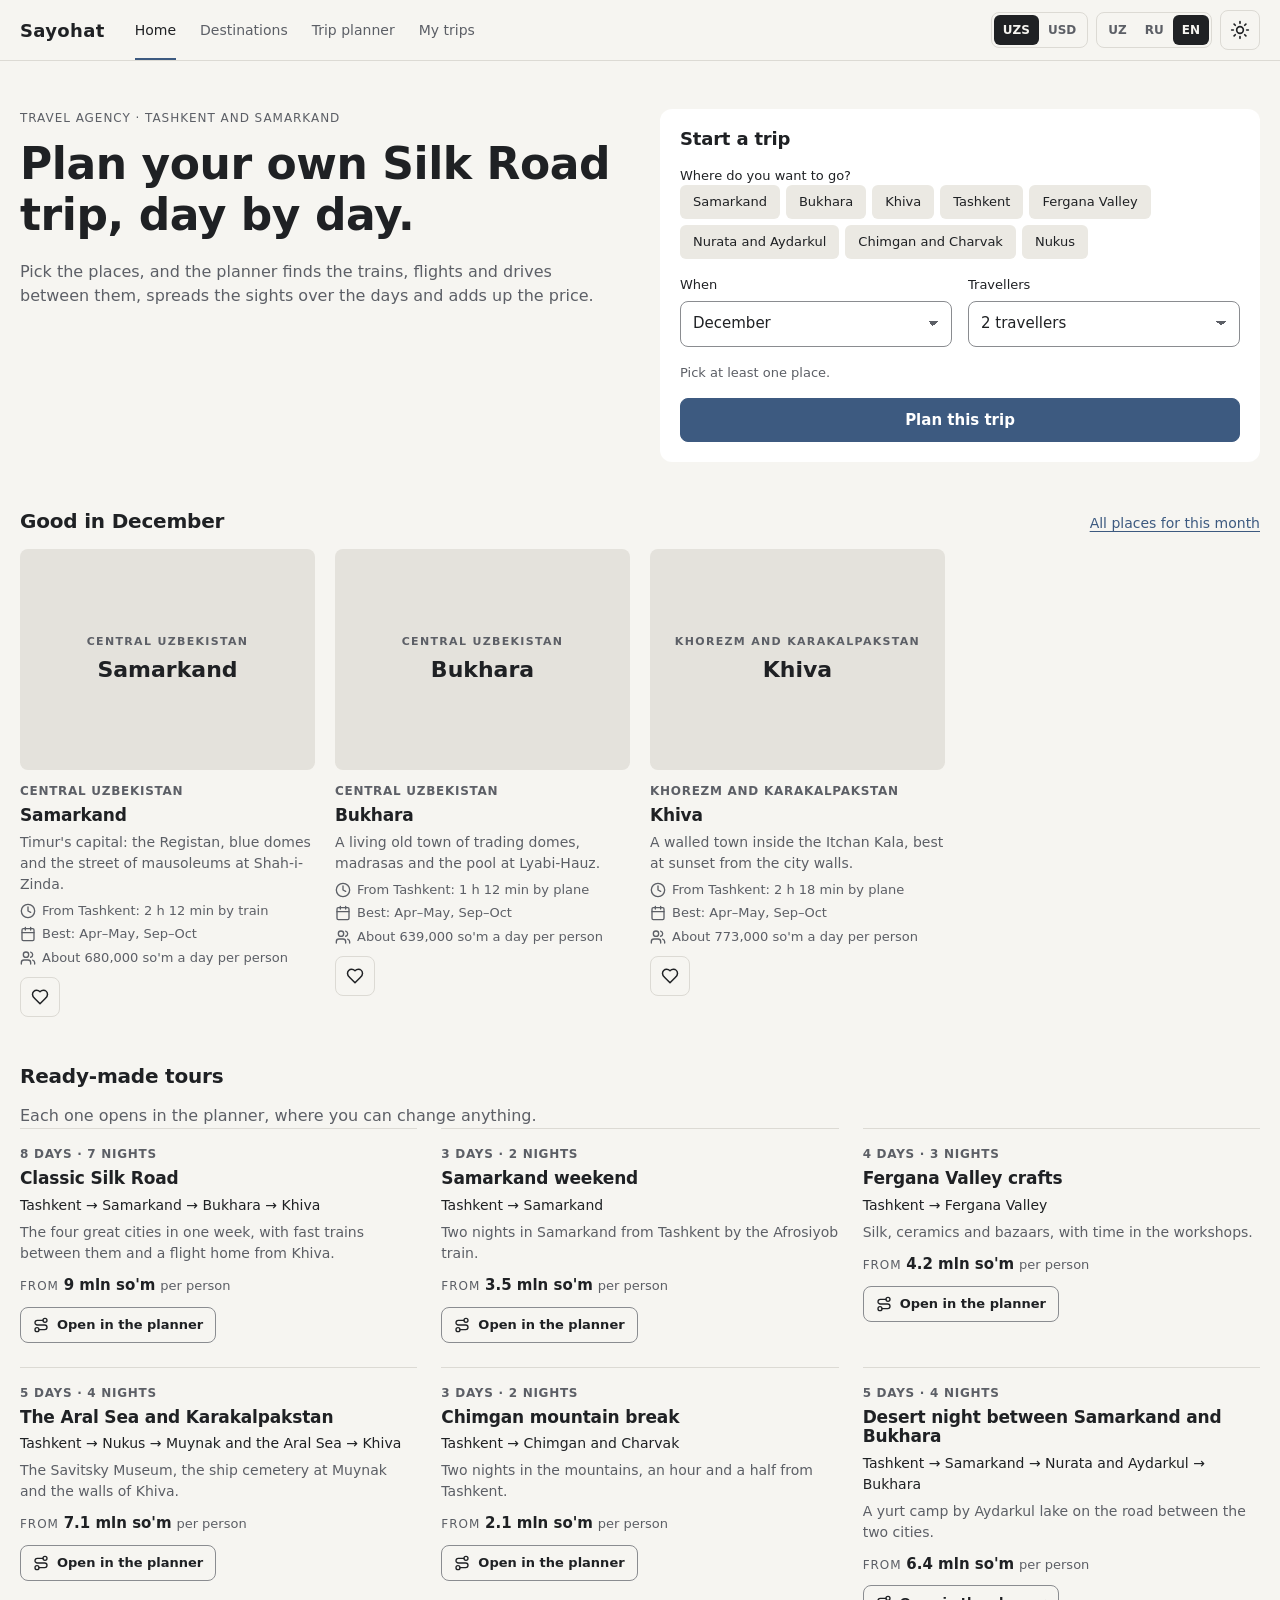
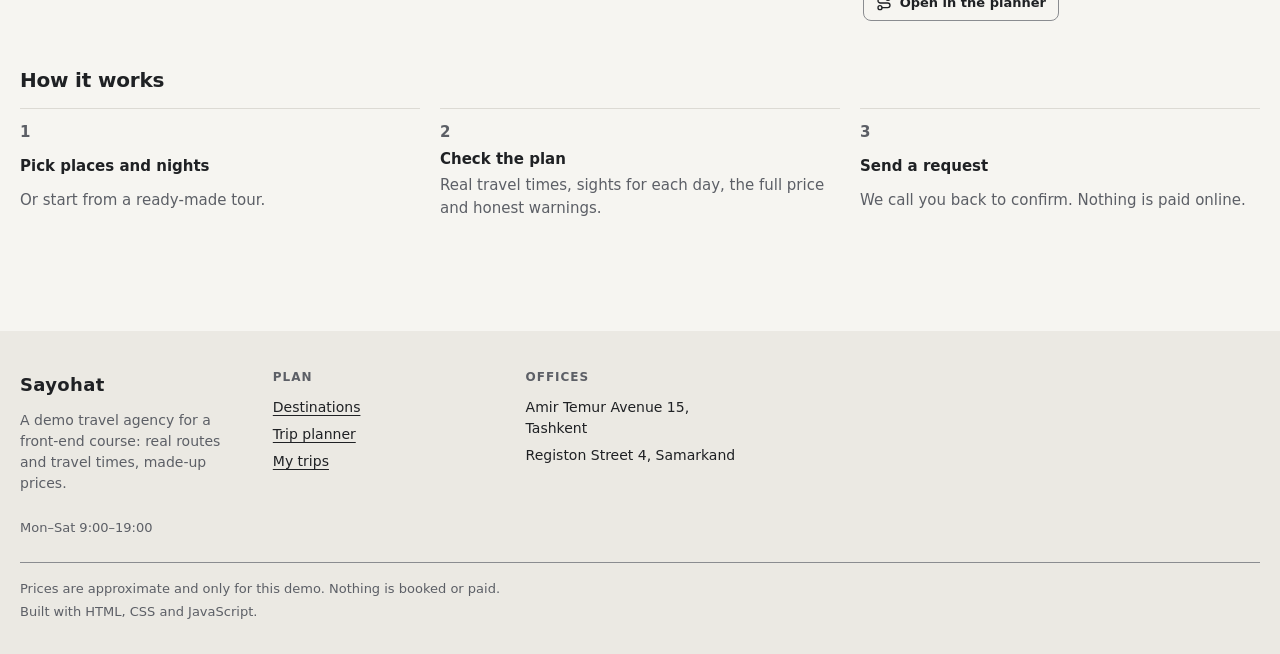
==== index.html @ a6b67fc7 "Travel agency: logic and pages (not styled yet) Six pages: home with a quick trip start, destination" ====
<!doctype html>
<html lang="en">
<head>
  <meta charset="utf-8">
  <meta name="viewport" content="width=device-width, initial-scale=1">
  <title>Sayohat</title>
  <meta name="description" content="">
  <meta name="theme-color" content="#f6f5f1">
  <!-- Apply the saved theme before the page is drawn, so it never flashes. -->
  <script>
    window.APP_NS = "travel";
    try {
      var savedTheme = localStorage.getItem("travel:theme");
      document.documentElement.setAttribute("data-theme", savedTheme || (matchMedia("(prefers-color-scheme: dark)").matches ? "dark" : "light"));
    } catch (e) {}
  </script>
  <link rel="stylesheet" href="css/base.css">
  <link rel="stylesheet" href="css/site.css">
  <script defer src="js/core.js"></script>
  <script defer src="js/lang.js"></script>
  <script defer src="js/data.js"></script>
  <script defer src="js/calc.js"></script>
  <script defer src="js/store.js"></script>
  <script defer src="js/photos.js"></script>
  <script defer src="js/layout.js"></script>
  <script defer src="js/pages/home.js"></script>
</head>
<body data-page="home">
  <a class="skip-link" href="#main" data-i18n="skip">Skip to content</a>
  <header id="site-header" class="site-header"></header>

  <main id="main" tabindex="-1" class="container page home-page">
    <section class="hero" aria-labelledby="homeTitle">
      <div class="hero-text">
        <p class="eyebrow" data-i18n="home.eyebrow"></p>
        <h1 id="homeTitle" data-i18n="home.title"></h1>
        <p class="lead" data-i18n="home.intro"></p>
      </div>
      <form id="quickPlan" class="quick-plan" novalidate aria-labelledby="qpTitle">
        <h2 id="qpTitle" data-i18n="home.qpTitle"></h2>
        <fieldset class="choice"><legend data-i18n="home.qpWhere"></legend><div id="qpCities" class="chip-row"></div></fieldset>
        <div class="qp-row">
          <div class="field"><label for="qpMonth" data-i18n="home.qpMonth"></label><select id="qpMonth" class="select"></select></div>
          <div class="field"><label for="qpPeople" data-i18n="home.qpPeople"></label><select id="qpPeople" class="select"></select></div>
        </div>
        <p id="qpSummary" class="hint" aria-live="polite"></p>
        <p id="qpError" class="field-error" role="alert"></p>
        <button type="submit" class="btn" data-i18n="home.qpGo"></button>
      </form>
    </section>
    <section class="section" aria-labelledby="seasonTitle">
      <div class="section-head"><h2 id="seasonTitle"></h2><a class="more-link" id="seasonMore" href="destinations.html" data-i18n="home.seasonAll"></a></div>
      <div id="seasonList" class="card-grid"></div>
    </section>
    <section class="section" aria-labelledby="toursTitle">
      <h2 id="toursTitle" data-i18n="home.toursTitle"></h2>
      <p class="lead" data-i18n="home.toursIntro"></p>
      <div id="tourList" class="tour-grid"></div>
    </section>
    <section class="section" aria-labelledby="howTitle">
      <h2 id="howTitle" data-i18n="home.howTitle"></h2>
      <ol id="howList" class="how-list"></ol>
    </section>
    <section class="section" id="recentSection" aria-labelledby="recentTitle" hidden>
      <h2 id="recentTitle" data-i18n="home.recent"></h2>
      <div id="recentList" class="card-grid"></div>
    </section>
  </main>
  <footer id="site-footer" class="site-footer"></footer>
  <div id="toasts" class="toast-host" aria-live="polite"></div>
</body>
</html>
---- css/base.css ----
/* ==========================================================
   Travel site base: tokens, reset, type, buttons, form fields, chips,
   sliders, switches, badges, tables, toast (components from site #7).
   ========================================================== */

/* PLACEHOLDER LOOK: plain neutral greys and system fonts, only so the pages
   are usable while the logic is built. The real palette, fonts and shapes
   come from the design brief (do not style before it arrives). */
:root,
:root[data-theme="light"] {
  color-scheme: light;
  --bg: #f6f5f1; --surface: #ffffff; --raised: #ebe9e3; --elevated: #ffffff;
  --ink: #1f2124; --ink-2: #5c5f66; --ink-3: #a3a5aa;
  --line: #dcdad4; --line-strong: #8a8c90;
  --accent: #3d5a80; --accent-text: #3d5a80; --btn: #3d5a80; --btn-hover: #2f4767; --on-btn: #ffffff;
  --soft: #e7ecf3; --ok: #2f7a4f; --warn: #94601f; --danger: #b2433e;
  --chart: #3d5a80; --meter: #2f7a4f; --plate: #e4e2dc;
  --field: #ffffff; --band: #ffffff;
  --toast-bg: #1f2124; --toast-ink: #f6f5f1; --toast-action: #b9c9e0; --focus: #1f2124;
}
:root[data-theme="dark"] {
  color-scheme: dark;
  --bg: #16181c; --surface: #1e2025; --raised: #282a30; --elevated: #30333a;
  --ink: #eeedea; --ink-2: #a9abb0; --ink-3: #6f7278;
  --line: #34373d; --line-strong: #75787e;
  --accent: #8fb0d9; --accent-text: #9fbce0; --btn: #8fb0d9; --btn-hover: #a7c2e3; --on-btn: #16181c;
  --soft: #263040; --ok: #7cbf94; --warn: #d6a764; --danger: #e08a84;
  --chart: #8fb0d9; --meter: #7cbf94; --plate: #1e2025;
  --field: #1e2025; --band: #1e2025;
  --toast-bg: #30333a; --toast-ink: #eeedea; --toast-action: #a7c2e3; --focus: #eeedea;
}

:root {
  --font-head: system-ui, -apple-system, "Segoe UI", Roboto, sans-serif;
  --font-body: system-ui, -apple-system, "Segoe UI", Roboto, sans-serif;
  --r-ctl: 8px;              /* ordinary controls: 6–10px */
  --r-panel: 12px;           /* larger panels */
  --s1: 4px; --s2: 8px; --s3: 12px; --s4: 16px; --s5: 20px; --s6: 24px; --s8: 32px; --s10: 40px; --s12: 48px; --s16: 64px;
  --ease: cubic-bezier(0.2, 0.7, 0.2, 1);
  --fast: 160ms;
  --wide: 1240px;
}

/* ---------- reset and type ---------- */
*, *::before, *::after { box-sizing: border-box; }
html { -webkit-text-size-adjust: 100%; }
body {
  margin: 0;
  min-height: 100vh;
  background: var(--bg);
  color: var(--ink);
  font-family: var(--font-body);
  font-size: 0.9375rem;
  font-weight: 400;
  line-height: 1.5;
  -webkit-font-smoothing: antialiased;
}
h1, h2, h3, p, figure, dl, dd { margin: 0; }
h1, h2, h3 { font-family: var(--font-head); font-weight: 700; line-height: 1.15; letter-spacing: -0.01em; }
button, input, select, textarea { font: inherit; color: inherit; }
button { cursor: pointer; }
ul, ol { margin: 0; padding: 0; list-style: none; }
fieldset { border: 0; margin: 0; padding: 0; min-width: 0; }
legend { padding: 0; }
img, svg { display: block; }
[hidden] { display: none !important; } /* class display rules (e.g. .empty { display: grid }) must not undo hidden */
a { color: var(--accent-text); text-underline-offset: 3px; }
a:hover { color: var(--ink); }
/* every number that people compare lines up */
.num, output, td, .price, .pay-big { font-variant-numeric: tabular-nums; }

:focus-visible { outline: 2px solid var(--focus); outline-offset: 2px; border-radius: 4px; }

.visually-hidden {
  position: absolute !important; width: 1px; height: 1px; padding: 0; margin: -1px;
  overflow: hidden; clip: rect(0 0 0 0); white-space: nowrap; border: 0;
}
.container { width: min(100% - 32px, var(--wide)); margin-inline: auto; }
.hint { color: var(--ink-2); font-size: 0.8125rem; }
.eyebrow, .label { font-size: 0.75rem; font-weight: 500; letter-spacing: 0.08em; text-transform: uppercase; color: var(--ink-2); }

/* ---------- buttons: rectangular, solid accent primary ---------- */
.btn {
  display: inline-flex; align-items: center; justify-content: center; gap: 8px;
  min-height: 44px; padding: 0 18px;
  border: 1px solid var(--btn); border-radius: var(--r-ctl);
  background: var(--btn); color: var(--on-btn);
  font-weight: 600; font-size: 0.9375rem; text-decoration: none; white-space: nowrap;
  transition: background-color var(--fast) var(--ease), border-color var(--fast) var(--ease), color var(--fast) var(--ease);
}
.btn:hover { background: var(--btn-hover); border-color: var(--btn-hover); color: var(--on-btn); }
.btn:disabled { opacity: 0.45; cursor: not-allowed; }
.btn .icon { flex: none; }
.btn-ghost { background: transparent; color: var(--ink); border-color: var(--line-strong); }
.btn-ghost:hover { background: var(--raised); border-color: var(--ink-2); color: var(--ink); }
.btn-danger-ghost { background: transparent; color: var(--danger); border-color: var(--line-strong); }
.btn-danger-ghost:hover { background: transparent; border-color: var(--danger); color: var(--danger); }
.btn-small { min-height: 36px; padding: 0 12px; font-size: 0.8125rem; }
.icon-btn {
  display: inline-grid; place-items: center; width: 40px; height: 40px; flex: none;
  border: 1px solid var(--line); border-radius: var(--r-ctl);
  background: transparent; color: var(--ink);
  transition: border-color var(--fast) var(--ease), background-color var(--fast) var(--ease);
}
.icon-btn:hover { border-color: var(--line-strong); background: var(--raised); }

/* language switch */
.seg { display: inline-flex; border: 1px solid var(--line); border-radius: var(--r-ctl); padding: 2px; }
.seg button { border: 0; background: none; padding: 6px 9px; border-radius: 6px; font-size: 0.75rem; font-weight: 600; color: var(--ink-2); }
.seg button[aria-pressed="true"] { background: var(--ink); color: var(--bg); }

/* ---------- form fields: 44–48px, clear labels ---------- */
.field { display: grid; gap: 6px; min-width: 0; }
.field > label, .field-label, legend { font-size: 0.8125rem; font-weight: 500; color: var(--ink); }
.input, .select {
  width: 100%; min-height: 46px; padding: 10px 12px;
  background: var(--field); color: var(--ink);
  border: 1px solid var(--line-strong); border-radius: var(--r-ctl);
  transition: border-color var(--fast) var(--ease), box-shadow var(--fast) var(--ease);
}
.select { appearance: none; padding-right: 36px; background-image: linear-gradient(45deg, transparent 50%, var(--ink-2) 50%), linear-gradient(135deg, var(--ink-2) 50%, transparent 50%); background-position: calc(100% - 18px) 50%, calc(100% - 13px) 50%; background-size: 5px 5px; background-repeat: no-repeat; }
.input::placeholder { color: var(--ink-2); }
.input:hover, .select:hover { border-color: var(--ink-2); }
.input:focus-visible, .select:focus-visible { outline: none; border-color: var(--accent); box-shadow: 0 0 0 3px var(--soft); }
.input[aria-invalid="true"] { border-color: var(--danger); }
.field-error { font-size: 0.8125rem; color: var(--danger); font-weight: 500; }
.field-error:empty { display: none; }
input[type="number"] { font-variant-numeric: tabular-nums; }

/* ---------- chips: compact and understated, a tint instead of an outline ---------- */
.chip-row { display: flex; flex-wrap: wrap; gap: 6px; align-items: center; }
.chip {
  position: relative; display: inline-flex; align-items: center; gap: 6px;
  min-height: 34px; padding: 0 12px;
  border: 1px solid transparent; border-radius: 6px; background: var(--raised);
  font-size: 0.8125rem; font-weight: 500; color: var(--ink); cursor: pointer;
  transition: border-color var(--fast) var(--ease), background-color var(--fast) var(--ease);
}
.chip:hover { border-color: var(--line-strong); }
.chip-radio:has(input:checked):hover { border-color: var(--ink); }
.chip-radio input { position: absolute; opacity: 0; width: 1px; height: 1px; pointer-events: none; }
.chip-radio:has(input:checked) { background: var(--ink); border-color: var(--ink); color: var(--bg); }
.chip-radio:has(input:focus-visible) { outline: 2px solid var(--focus); outline-offset: 2px; }
.chip.is-disabled { opacity: 0.4; cursor: not-allowed; }
.chip-active { background: var(--soft); border-color: transparent; }
.chip-active .icon { color: var(--ink-2); }

/* ---------- sliders: big thumb, filled track, value and range shown ---------- */
.slider-field { gap: 4px; }
.slider-head { display: flex; justify-content: space-between; gap: 12px; align-items: baseline; }
.slider-value { font-family: var(--font-head); font-weight: 700; font-size: 0.9375rem; white-space: nowrap; }
.slider-range { display: flex; justify-content: space-between; font-size: 0.75rem; color: var(--ink-2); font-variant-numeric: tabular-nums; }
.slider {
  --pct: 50%;
  appearance: none; width: 100%; height: 32px; margin: 0; background: transparent; cursor: pointer;
}
.slider::-webkit-slider-runnable-track { height: 6px; border-radius: 3px; background: linear-gradient(to right, var(--accent) var(--pct), var(--raised) var(--pct)); }
.slider::-moz-range-track { height: 6px; border-radius: 3px; background: var(--raised); }
.slider::-moz-range-progress { height: 6px; border-radius: 3px; background: var(--accent); }
.slider::-webkit-slider-thumb { appearance: none; width: 24px; height: 24px; margin-top: -9px; border-radius: 50%; background: var(--surface); border: 2px solid var(--ink); box-shadow: 0 1px 2px rgba(0, 0, 0, 0.2); }
.slider::-moz-range-thumb { width: 20px; height: 20px; border-radius: 50%; background: var(--surface); border: 2px solid var(--ink); }
.slider:focus-visible { outline: none; }
.slider:focus-visible::-webkit-slider-thumb { outline: 2px solid var(--focus); outline-offset: 3px; }
.slider:focus-visible::-moz-range-thumb { outline: 2px solid var(--focus); outline-offset: 3px; }

/* ---------- switches: compact, obvious on/off ---------- */
.switch { display: flex; align-items: center; gap: 12px; cursor: pointer; font-size: 0.875rem; min-height: 32px; }
.switch input {
  appearance: none; flex: none; width: 40px; height: 24px; margin: 0; border-radius: 12px;
  background: var(--raised); border: 1px solid var(--line-strong); position: relative; cursor: pointer;
  transition: background-color var(--fast) var(--ease), border-color var(--fast) var(--ease);
}
.switch input::after {
  content: ""; position: absolute; top: 3px; left: 3px; width: 16px; height: 16px; border-radius: 50%;
  background: var(--ink-2); transition: transform var(--fast) var(--ease), background-color var(--fast) var(--ease);
}
.switch input:checked { background: var(--ink); border-color: var(--ink); }
.switch input:checked::after { transform: translateX(16px); background: var(--bg); }
.switch input:focus-visible { outline: 2px solid var(--focus); outline-offset: 2px; }

/* ---------- badges ---------- */
.badges { display: flex; flex-wrap: wrap; gap: 4px; }
.badge { display: inline-block; padding: 2px 7px; border-radius: 4px; font-size: 0.6875rem; font-weight: 600; letter-spacing: 0.03em; background: var(--surface); color: var(--ink); }
.badge-new { background: var(--ink); color: var(--bg); border-color: var(--ink); }

/* ---------- tables: horizontal separators ---------- */
.table { width: 100%; border-collapse: collapse; font-size: 0.875rem; }
.table th, .table td { padding: 10px 12px; border-bottom: 1px solid var(--line); text-align: left; vertical-align: top; }
.table thead th { font-weight: 500; color: var(--ink-2); font-size: 0.8125rem; }
.table tbody th { font-weight: 500; }

/* ---------- toast ---------- */
.toast-host { position: fixed; inset: auto 0 calc(var(--tabbar-h, 0px) + 16px) 0; display: grid; justify-items: center; padding-inline: 16px; pointer-events: none; z-index: 60; }
.toast {
  display: inline-flex; align-items: center; gap: 16px; max-width: 520px;
  padding: 10px 10px 10px 16px; border-radius: var(--r-ctl);
  background: var(--toast-bg); color: var(--toast-ink); font-size: 0.875rem;
  pointer-events: auto; animation: toast-in 0.2s var(--ease);
}
.toast.is-leaving { animation: toast-out 0.2s var(--ease) forwards; }
.toast button { background: none; border: 0; padding: 6px 8px; font-weight: 700; color: var(--toast-action); border-radius: 6px; }
@keyframes toast-in { from { opacity: 0; transform: translateY(8px); } }
@keyframes toast-out { to { opacity: 0; transform: translateY(8px); } }

@media (prefers-reduced-motion: reduce) {
  *, *::before, *::after { animation-duration: 0.001ms !important; transition-duration: 0.001ms !important; scroll-behavior: auto !important; }
}
---- css/site.css ----
/* ==========================================================
   Page layouts. STRUCTURE ONLY: grids, spacing and order so every page
   works on phones and desktops. The look (colours, fonts, shapes,
   imagery) waits for the design brief.
   ========================================================== */

:root { --header-h: 60px; --tabbar-h: 0px; }
body { padding-bottom: var(--tabbar-h); }
.skip-link { position: absolute; left: 8px; top: -60px; z-index: 70; padding: 10px 14px; background: var(--surface); border: 1px solid var(--line-strong); border-radius: var(--r-ctl); }
.skip-link:focus { top: 8px; }
.page { padding-block: var(--s6) var(--s12); }
.page-title { font-size: clamp(1.625rem, 4.5vw, 2.25rem); }
.lead { max-width: 62ch; color: var(--ink-2); margin-top: var(--s2); font-size: 1rem; }
.section { margin-top: var(--s12); }
.section > h2, .section-head h2 { font-size: 1.25rem; margin-bottom: var(--s4); }
.section-head { display: flex; justify-content: space-between; align-items: baseline; gap: var(--s3); flex-wrap: wrap; }
.more-link { font-size: 0.875rem; font-weight: 500; }
.empty { display: grid; gap: var(--s3); justify-items: start; padding-block: var(--s6); border-top: 1px solid var(--line); color: var(--ink-2); }
.empty h1, .empty h2 { color: var(--ink); font-size: 1.125rem; }
.price { font-family: var(--font-head); font-weight: 700; font-variant-numeric: tabular-nums; }
.field-row { display: grid; gap: var(--s4); grid-template-columns: repeat(auto-fit, minmax(min(100%, 180px), 1fr)); }
.check { display: flex; gap: var(--s3); align-items: flex-start; font-size: 0.9375rem; cursor: pointer; }
.check input { width: 20px; height: 20px; margin: 2px 0 0; flex: none; accent-color: var(--btn); }
textarea.input { resize: vertical; min-height: 88px; }

/* ---------- header and phone tab bar ---------- */
.site-header { position: sticky; top: 0; z-index: 30; background: var(--bg); border-bottom: 1px solid var(--line); }
.header-bar { display: flex; align-items: center; gap: var(--s5); min-height: var(--header-h); }
.brand { color: var(--ink); text-decoration: none; }
.brand-word { font-family: var(--font-head); font-weight: 800; font-size: 1.125rem; letter-spacing: 0.02em; }
.header-tools { display: flex; align-items: center; gap: var(--s2); margin-left: auto; }
.site-nav ul { display: flex; gap: var(--s1); }
.site-nav a { position: relative; display: flex; align-items: center; gap: 6px; padding: 8px 10px; border-radius: 6px; color: var(--ink-2); text-decoration: none; font-size: 0.875rem; font-weight: 500; }
.site-nav a:hover, .site-nav a[aria-current="page"] { color: var(--ink); }
.nav-count:not(:empty) { min-width: 18px; height: 18px; padding: 0 5px; border-radius: 9px; background: var(--ink); color: var(--bg); font-size: 0.6875rem; font-weight: 700; line-height: 18px; text-align: center; }
.icon-btn .i-sun, .icon-btn .i-moon { display: inline-flex; }
:root[data-theme="dark"] .icon-btn .i-sun, :root:not([data-theme="dark"]) .icon-btn .i-moon { display: none; }
.nav-short { display: none; }
@media (min-width: 960px) {
  .site-nav .icon { display: none; }
  .site-nav a[aria-current="page"]::after { content: ""; position: absolute; left: 10px; right: 10px; bottom: -11px; height: 2px; background: var(--accent); }
}
@media (max-width: 959px) {
  :root { --tabbar-h: 64px; }
  .site-nav { position: fixed; inset: auto 0 0 0; z-index: 40; background: var(--band); border-top: 1px solid var(--line); padding-bottom: env(safe-area-inset-bottom); }
  .site-nav ul { justify-content: space-around; gap: 0; }
  .site-nav li { flex: 1; min-width: 0; }
  .site-nav a { flex-direction: column; gap: 3px; padding: 9px 2px 8px; font-size: 0.6875rem; border-radius: 0; }
  .site-nav a[aria-current="page"]::before { content: ""; position: absolute; top: -1px; left: 25%; right: 25%; height: 2px; background: var(--accent); }
  .nav-count:not(:empty) { position: absolute; top: 4px; left: calc(50% + 6px); }
  .site-nav .nav-full { position: absolute; width: 1px; height: 1px; overflow: hidden; clip: rect(0 0 0 0); white-space: nowrap; }
  .site-nav .nav-short { display: block; max-width: 100%; overflow: hidden; text-overflow: ellipsis; white-space: nowrap; }
  .header-bar { gap: var(--s2); min-height: 56px; }
  .seg button { padding: 6px 7px; }
}

/* ---------- photos and placeholder plates ---------- */
.photo { position: relative; margin: 0; aspect-ratio: 4 / 3; overflow: hidden; background: var(--plate); border-radius: var(--r-ctl); }
.photo img { position: absolute; inset: 0; width: 100%; height: 100%; object-fit: cover; }
.photo-fallback { position: absolute; inset: 0; display: grid; place-content: center; text-align: center; gap: 2px; padding: var(--s3); color: var(--ink-2); }
.photo-fallback-brand { font-size: 0.6875rem; font-weight: 600; letter-spacing: 0.12em; text-transform: uppercase; }
.photo-fallback-name { font-family: var(--font-head); font-size: clamp(1rem, 3vw, 1.375rem); font-weight: 700; color: var(--ink); }

/* ---------- cards ---------- */
.card-grid { display: grid; gap: var(--s8) var(--s5); grid-template-columns: repeat(auto-fill, minmax(min(100%, 260px), 1fr)); }
.city-card { position: relative; display: grid; grid-template-rows: auto 1fr; min-width: 0; }
.card-body { display: grid; gap: 6px; padding-top: var(--s3); align-content: start; min-width: 0; }
.card-region { font-size: 0.75rem; font-weight: 600; letter-spacing: 0.06em; text-transform: uppercase; color: var(--ink-2); }
.card-title { font-size: 1.0625rem; }
.card-title a { color: var(--ink); text-decoration: none; }
.city-card .card-title a::after { content: ""; position: absolute; inset: 0; } /* the whole card opens the place */
.city-card:hover .card-title a { text-decoration: underline; }
.card-about { color: var(--ink-2); font-size: 0.875rem; }
.card-facts { display: grid; gap: 4px; font-size: 0.8125rem; color: var(--ink-2); }
.card-facts li { display: flex; gap: 6px; align-items: flex-start; }
.card-facts .icon { flex: none; margin-top: 2px; }
.card-actions { position: relative; z-index: 1; display: flex; gap: 6px; margin-top: var(--s1); }
.save-btn[aria-pressed="true"] .icon { fill: currentColor; color: var(--danger); }
.tour-grid { display: grid; gap: var(--s6); grid-template-columns: repeat(auto-fill, minmax(min(100%, 300px), 1fr)); }
.tour-card { padding-top: var(--s4); border-top: 1px solid var(--line); }
.tour-card .card-body { padding-top: 0; justify-items: start; }
.tour-route { font-size: 0.875rem; font-weight: 500; }
.tour-price { margin-block: var(--s1); }

/* ---------- home ---------- */
.hero { display: grid; gap: var(--s6); }
.hero-text { display: grid; gap: var(--s3); align-content: start; }
.hero h1 { font-size: clamp(1.75rem, 5.5vw, 2.75rem); max-width: 20ch; }
.quick-plan { display: grid; gap: var(--s4); padding: var(--s5); background: var(--band); border-radius: var(--r-panel); }
.quick-plan h2 { font-size: 1.125rem; }
.qp-row { display: grid; gap: var(--s4); grid-template-columns: 1fr 1fr; }
.quick-plan .chip input { position: absolute; opacity: 0; width: 1px; height: 1px; }
.quick-plan .chip:has(input:checked) { background: var(--ink); color: var(--bg); }
.quick-plan .chip:has(input:focus-visible) { outline: 2px solid var(--focus); outline-offset: 2px; }
@media (min-width: 960px) { .hero { grid-template-columns: minmax(0, 1fr) minmax(0, 1fr); gap: var(--s10); align-items: start; padding-top: var(--s6); } }
.how-list { display: grid; gap: var(--s5); grid-template-columns: repeat(auto-fit, minmax(min(100%, 220px), 1fr)); counter-reset: how; }
.how-list li { display: grid; gap: 4px; padding-top: var(--s3); border-top: 1px solid var(--line); counter-increment: how; }
.how-list li::before { content: counter(how); font-family: var(--font-head); font-weight: 700; color: var(--ink-2); }
.how-list span { color: var(--ink-2); font-size: 0.9375rem; }

/* ---------- destinations ---------- */
.dest-filters { display: grid; gap: var(--s4); margin-top: var(--s6); grid-template-columns: repeat(auto-fit, minmax(min(100%, 170px), 1fr)); }
.filter-search, .filter-types { grid-column: 1 / -1; }
.chip-radio input { position: absolute; opacity: 0; width: 1px; height: 1px; }
.result-bar { display: flex; justify-content: space-between; align-items: center; gap: var(--s3); margin-block: var(--s5) var(--s4); }
.result-count { color: var(--ink-2); font-size: 0.875rem; }
@media (min-width: 960px) { .dest-filters { grid-template-columns: 2fr repeat(4, minmax(0, 1fr)); } .filter-search { grid-column: auto; } }

/* ---------- one destination ---------- */
.crumbs ol { display: flex; flex-wrap: wrap; gap: 4px; font-size: 0.8125rem; color: var(--ink-2); margin-bottom: var(--s4); }
.crumbs li + li::before { content: "/"; margin-right: 4px; color: var(--ink-3); }
.crumbs a { color: var(--ink-2); }
.crumbs [aria-current] { color: var(--ink); }
.dest-top { display: grid; gap: var(--s6); }
.dest-photo { aspect-ratio: 16 / 10; border-radius: var(--r-panel); }
.dest-head { display: grid; gap: var(--s3); align-content: start; }
.dest-head h1 { font-size: clamp(1.75rem, 5vw, 2.5rem); }
.dest-actions { display: flex; flex-wrap: wrap; gap: var(--s2); margin-top: var(--s2); }
@media (min-width: 960px) { .dest-top { grid-template-columns: minmax(0, 1.3fr) minmax(0, 1fr); gap: var(--s10); align-items: start; } }
.fact-list { display: grid; }
.fact-list div { display: flex; justify-content: space-between; gap: var(--s3); padding: 8px 0; border-bottom: 1px solid var(--line); font-size: 0.9375rem; }
.fact-list dt { color: var(--ink-2); }
.fact-list dd { text-align: right; font-weight: 500; }
.season-strip { display: grid; grid-template-columns: repeat(12, minmax(0, 1fr)); gap: 3px; }
.season-strip li { display: grid; place-items: center; min-height: 40px; border-radius: 4px; font-size: 0.6875rem; font-weight: 600; text-transform: uppercase; }
.season-best { background: color-mix(in srgb, var(--ok) 26%, var(--bg)); }
.season-ok { background: var(--raised); }
.season-heat { background: color-mix(in srgb, var(--warn) 28%, var(--bg)); }
.season-snow { background: color-mix(in srgb, var(--accent) 22%, var(--bg)); }
.season-key { display: flex; flex-wrap: wrap; gap: var(--s2) var(--s5); margin-top: var(--s3); font-size: 0.8125rem; color: var(--ink-2); background: none; }
.season-key li { display: flex; gap: 6px; align-items: center; background: none; }
.season-key .dot { width: 12px; height: 12px; border-radius: 3px; }
.season-key .season-best .dot { background: color-mix(in srgb, var(--ok) 26%, var(--bg)); }
.season-key .season-ok .dot { background: var(--raised); }
.season-key .season-heat .dot { background: color-mix(in srgb, var(--warn) 28%, var(--bg)); }
.season-key .season-snow .dot { background: color-mix(in srgb, var(--accent) 22%, var(--bg)); }
.sight-list { display: grid; gap: var(--s5); grid-template-columns: repeat(auto-fit, minmax(min(100%, 240px), 1fr)); }
.sight-list li { display: grid; gap: 4px; padding-top: var(--s3); border-top: 1px solid var(--line); }
.sight-list h3 { font-size: 1rem; }
.sight-list p { color: var(--ink-2); font-size: 0.9375rem; }
.way-list { display: grid; gap: var(--s4); margin-top: var(--s3); }
.way { display: grid; gap: 4px; padding-top: var(--s3); border-top: 1px solid var(--line); }
.way-legs { display: flex; flex-wrap: wrap; align-items: center; gap: 2px; font-size: 0.9375rem; }
.way-total { color: var(--ink-2); font-size: 0.875rem; }

/* ---------- planner ---------- */
.planner-layout { display: grid; gap: var(--s8); margin-top: var(--s6); }
@media (min-width: 960px) { .planner-layout { grid-template-columns: minmax(0, 0.9fr) minmax(0, 1.1fr); gap: var(--s12); align-items: start; } }
#planFields { display: grid; gap: var(--s5); }
.stops-field { display: grid; gap: var(--s3); }
.stops-field legend { margin-bottom: var(--s2); }
.stop-list { display: grid; gap: var(--s3); counter-reset: stop; }
.stop { display: grid; grid-template-columns: minmax(0, 1fr) auto; gap: var(--s2) var(--s3); align-items: end; padding: var(--s3) 0; border-bottom: 1px solid var(--line); }
.stop-head { grid-column: 1 / -1; display: flex; gap: var(--s2); align-items: center; }
.stop-num { display: inline-grid; place-items: center; width: 24px; height: 24px; border-radius: 50%; background: var(--ink); color: var(--bg); font-size: 0.75rem; font-weight: 700; }
.stop-name { font-weight: 600; color: var(--ink); }
.stop-tools { display: flex; gap: 4px; }
.stop-tools .icon-btn:disabled { opacity: 0.35; cursor: not-allowed; }
.stepper-row { display: flex; gap: 6px; align-items: center; }
.stepper-input { width: 72px; text-align: center; }
.stepper .icon-btn:disabled { opacity: 0.35; cursor: not-allowed; }
.add-stop { display: flex; gap: var(--s2); }
.add-stop .select { flex: 1; min-width: 0; }
.plan-result { display: grid; gap: var(--s6); min-width: 0; }
.plan-result > h2 { font-size: 1.25rem; }
.plan-summary { display: grid; gap: 4px; padding: var(--s5); background: var(--band); border-radius: var(--r-panel); }
.plan-label { font-size: 0.75rem; font-weight: 600; letter-spacing: 0.08em; text-transform: uppercase; color: var(--ink-2); }
.plan-total { font-size: clamp(1.75rem, 6vw, 2.5rem); line-height: 1.1; }
.plan-per, .plan-line { color: var(--ink-2); }
.warn-list { display: grid; gap: var(--s2); }
.warn { display: flex; gap: var(--s2); align-items: flex-start; padding-left: var(--s3); border-left: 3px solid var(--warn); font-size: 0.9375rem; }
.warn .icon { flex: none; margin-top: 3px; color: var(--warn); }
.plan-block h3 { font-size: 1.0625rem; margin-bottom: var(--s3); }
.price-rows div { display: flex; justify-content: space-between; gap: var(--s3); padding: 8px 0; border-top: 1px solid var(--line); }
.price-rows dd { font-weight: 600; text-align: right; font-variant-numeric: tabular-nums; }
.price-rows .is-discount dd { color: var(--ok); }
.price-rows .is-total { border-top: 2px solid var(--ink); font-weight: 700; }
.leg-list { display: grid; }
.leg { display: grid; grid-template-columns: auto minmax(0, 1fr) auto; gap: 2px var(--s3); align-items: center; padding: 8px 0; border-top: 1px solid var(--line); font-size: 0.9375rem; }
.leg-meta { grid-column: 2; color: var(--ink-2); font-size: 0.8125rem; }
.leg-price { grid-column: 3; grid-row: 1 / span 2; font-weight: 600; text-align: right; font-variant-numeric: tabular-nums; }
.day-list { display: grid; }
.day { display: grid; gap: 4px; padding: var(--s3) 0; border-top: 1px solid var(--line); }
.day h4 { font-size: 0.9375rem; }
.day-n { font-weight: 700; }
.day-date, .day-night { color: var(--ink-2); font-size: 0.875rem; font-weight: 400; }
.day-city { font-weight: 600; }
.day-travel { display: flex; flex-wrap: wrap; align-items: center; gap: 2px; font-size: 0.875rem; }
.day-sights { display: flex; flex-wrap: wrap; gap: 4px var(--s3); font-size: 0.9375rem; }
.day-sights li::before { content: "· "; color: var(--ink-3); }
.plan-actions { display: grid; gap: var(--s4); justify-items: start; }
.save-plan { display: grid; gap: 6px; width: 100%; }
.save-plan label { font-size: 0.8125rem; font-weight: 500; }
.save-row { display: flex; gap: var(--s2); }
.save-row .input { flex: 1; min-width: 0; }
.plan-more { display: flex; flex-wrap: wrap; gap: var(--s2); }

/* ---------- booking ---------- */
.book-layout { display: grid; gap: var(--s8); margin-top: var(--s6); }
@media (min-width: 960px) { .book-layout { grid-template-columns: minmax(0, 1.2fr) minmax(0, 0.8fr); gap: var(--s12); align-items: start; } .book-summary { position: sticky; top: calc(var(--header-h) + var(--s4)); } }
.book-form { display: grid; gap: var(--s4); max-width: 620px; }
.book-form h2 { font-size: 1.125rem; margin-top: var(--s2); }
.book-form .btn { justify-self: start; }
.book-summary { display: grid; gap: var(--s2); padding: var(--s5); background: var(--band); border-radius: var(--r-panel); }
.book-summary h2 { font-size: 1.125rem; }
.error-summary { padding: var(--s3) var(--s4); border: 1px solid var(--danger); border-left-width: 3px; border-radius: var(--r-ctl); }
.error-summary h2 { font-size: 0.9375rem; color: var(--danger); margin: 0 0 var(--s1); }
.error-summary ul { list-style: disc; padding-left: var(--s5); font-size: 0.875rem; }
.book-done { display: grid; gap: var(--s3); max-width: 560px; margin-top: var(--s6); padding: var(--s6); background: var(--band); border-radius: var(--r-panel); }
.book-done h2 { font-size: 1.375rem; }
.book-code { font-family: var(--font-head); font-size: clamp(1.75rem, 7vw, 2.5rem); font-weight: 700; letter-spacing: 0.06em; }

/* ---------- my trips ---------- */
.jump-links { display: flex; flex-wrap: wrap; gap: var(--s1) var(--s5); margin-top: var(--s3); }
.jump-links a { padding-block: 6px; color: var(--ink); font-size: 0.875rem; font-weight: 500; }
.booking-list, .plan-list { display: grid; }
.booking, .saved-plan { display: grid; gap: 4px; padding-block: var(--s4); border-top: 1px solid var(--line); }
.booking.is-cancelled, .booking.is-past { opacity: 0.7; }
.booking-code strong { font-family: var(--font-head); letter-spacing: 0.04em; }
.saved-plan h3 { font-size: 1rem; }
.booking-actions { display: flex; flex-wrap: wrap; gap: var(--s2); margin-top: var(--s2); }

/* ---------- footer ---------- */
.site-footer { margin-top: var(--s16); padding-block: var(--s10) var(--s8); background: var(--raised); }
:root[data-theme="dark"] .site-footer { background: var(--surface); }
.footer-inner { display: grid; gap: var(--s6); grid-template-columns: repeat(auto-fit, minmax(min(100%, 220px), 1fr)); }
.footer-brand { display: grid; gap: var(--s3); align-content: start; color: var(--ink-2); font-size: 0.875rem; }
.footer-brand .brand-word { color: var(--ink); }
.footer-col h2 { font-family: var(--font-body); font-size: 0.75rem; font-weight: 600; letter-spacing: 0.08em; text-transform: uppercase; color: var(--ink-2); margin-bottom: var(--s3); }
.footer-col ul { display: grid; gap: 6px; font-size: 0.875rem; }
.footer-col a { color: var(--ink); }
.footer-hours, .footer-bottom { grid-column: 1 / -1; color: var(--ink-2); font-size: 0.8125rem; }
.footer-bottom { display: grid; gap: 4px; padding-top: var(--s4); border-top: 1px solid var(--line-strong); }
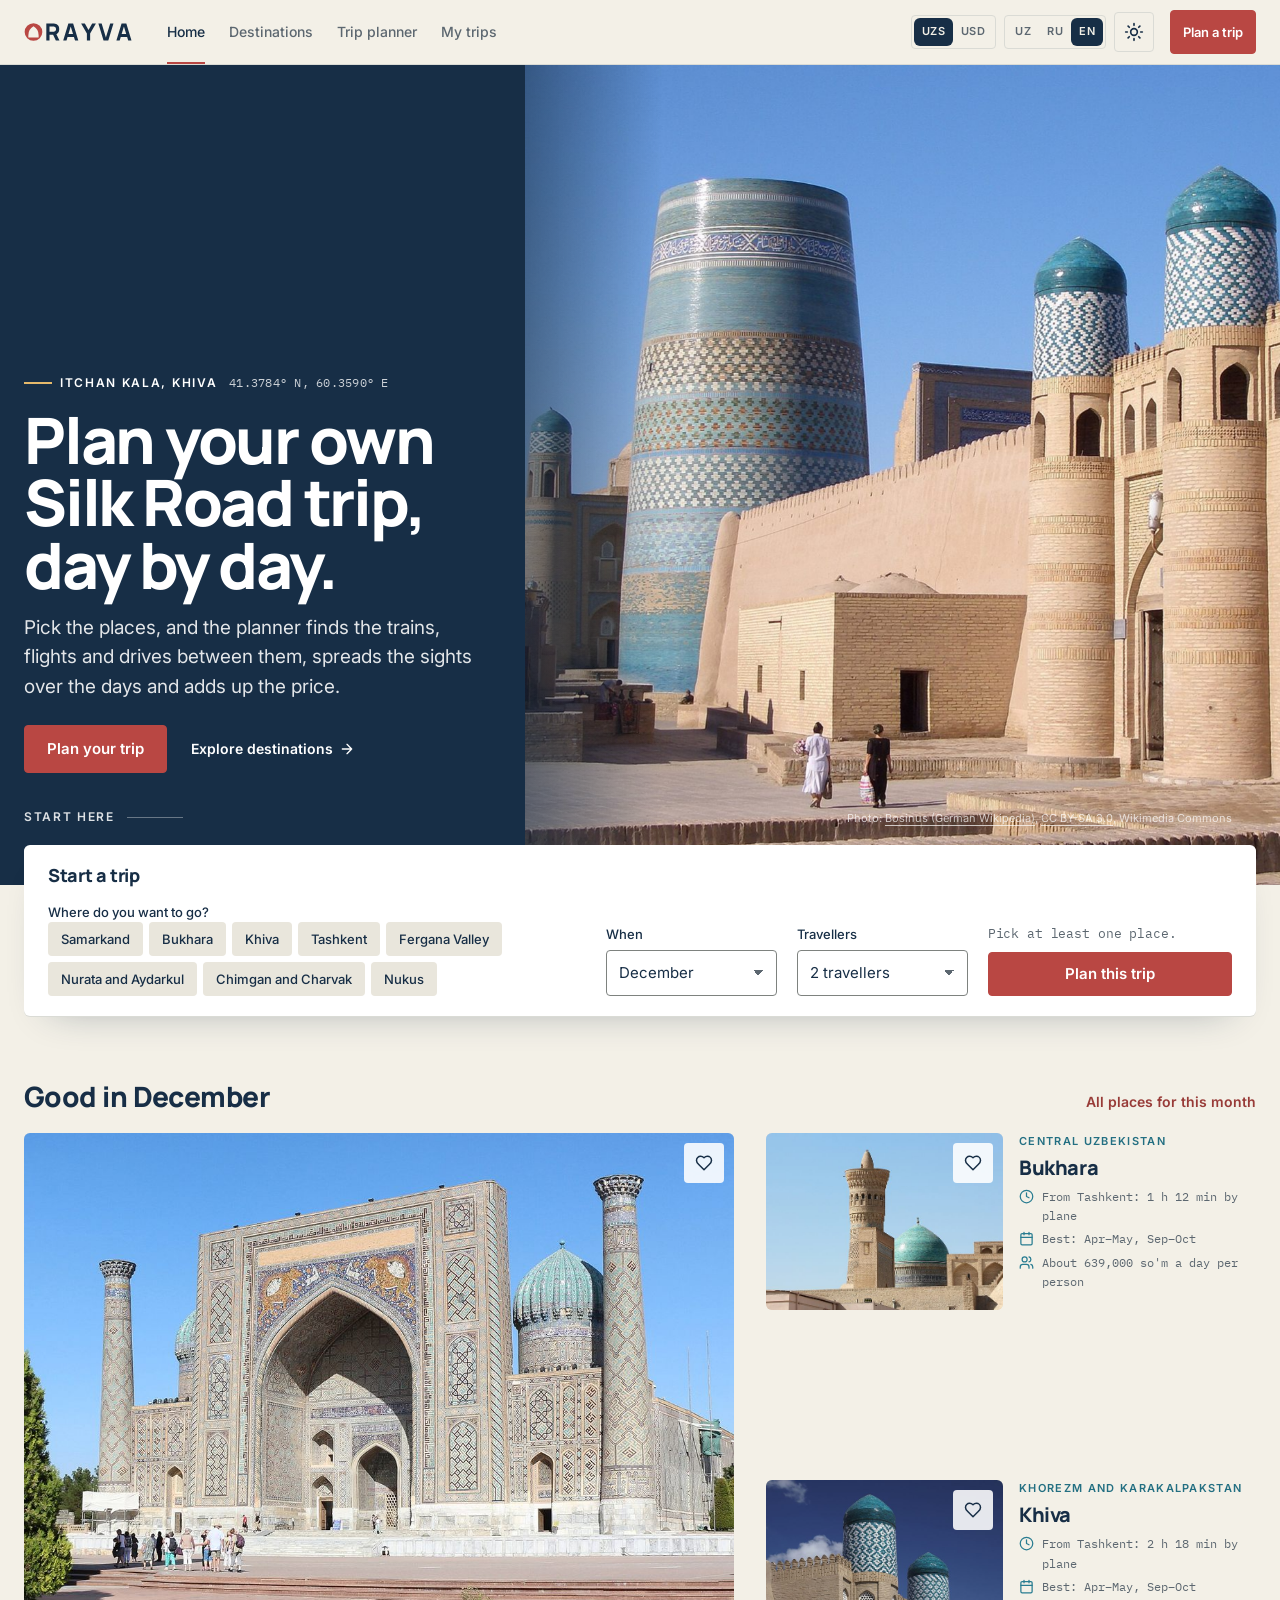
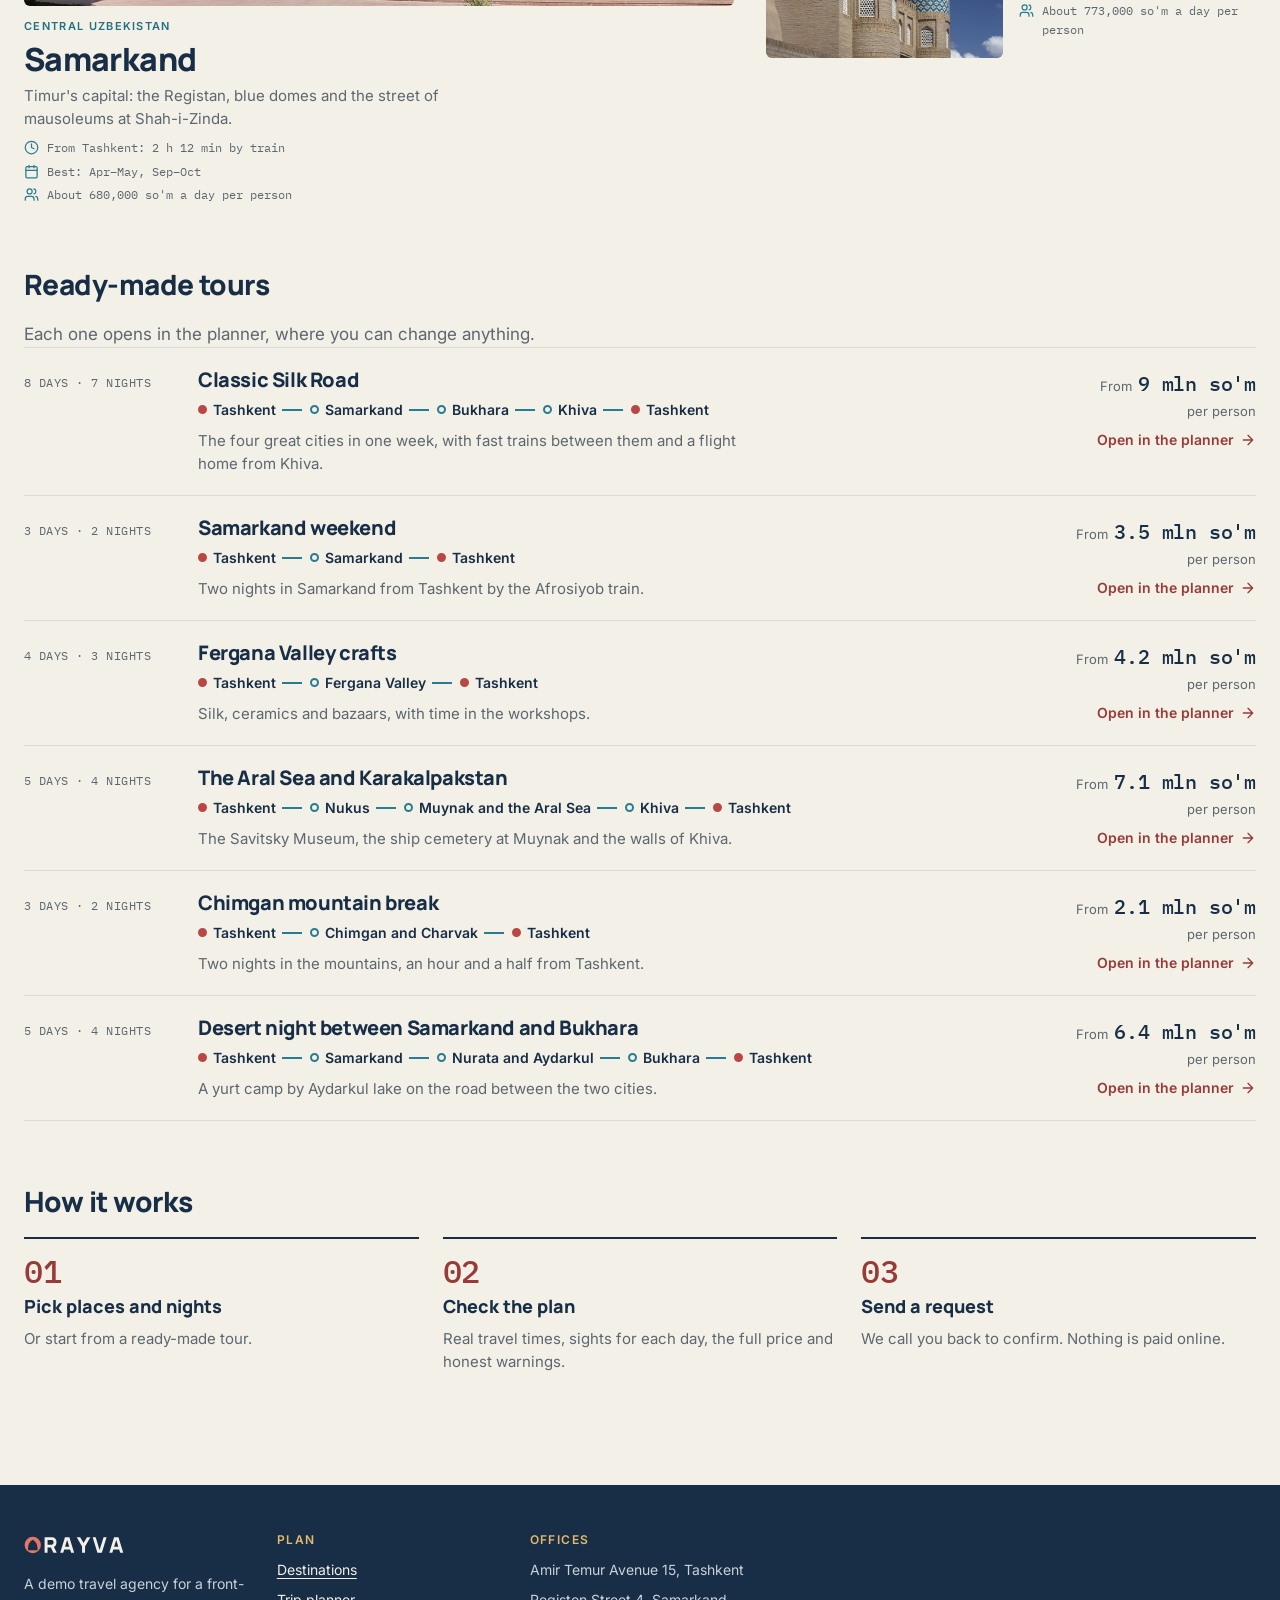
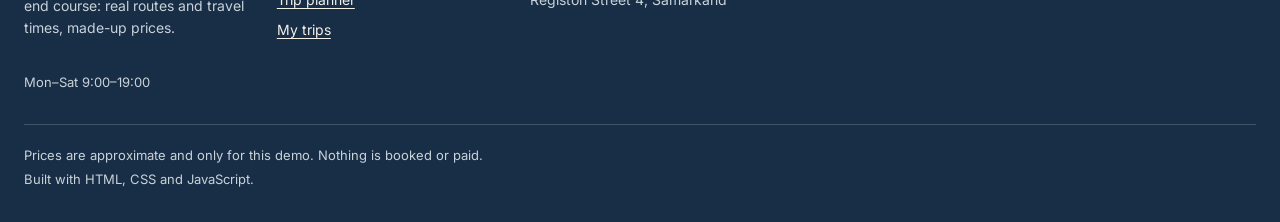
==== commit 33f1cf26: "Restyle as ORAYVA from the design brief Cobalt and Pomegranate palette for light and dark, Manrope, " ====
--- a/index.html
+++ b/index.html
@@ -3,9 +3,13 @@
 <head>
   <meta charset="utf-8">
   <meta name="viewport" content="width=device-width, initial-scale=1">
-  <title>Sayohat</title>
+  <title>ORAYVA</title>
   <meta name="description" content="">
-  <meta name="theme-color" content="#f6f5f1">
+  <meta name="theme-color" content="#f3f0e7">
+  <link rel="icon" href="assets/brand/orayva-favicon.svg" type="image/svg+xml">
+  <link rel="preconnect" href="https://fonts.googleapis.com">
+  <link rel="preconnect" href="https://fonts.gstatic.com" crossorigin>
+  <link rel="stylesheet" href="https://fonts.googleapis.com/css2?family=IBM+Plex+Mono:wght@400;500&family=Inter:wght@400..600&family=Manrope:wght@500..800&display=swap">
   <!-- Apply the saved theme before the page is drawn, so it never flashes. -->
   <script>
     window.APP_NS = "travel";
@@ -21,6 +25,7 @@
   <script defer src="js/data.js"></script>
   <script defer src="js/calc.js"></script>
   <script defer src="js/store.js"></script>
+  <script defer src="js/logo.js"></script>
   <script defer src="js/photos.js"></script>
   <script defer src="js/layout.js"></script>
   <script defer src="js/pages/home.js"></script>
@@ -29,33 +34,36 @@
   <a class="skip-link" href="#main" data-i18n="skip">Skip to content</a>
   <header id="site-header" class="site-header"></header>
 
-  <main id="main" tabindex="-1" class="container page home-page">
+  <main id="main" tabindex="-1" class="home-page">
     <section class="hero" aria-labelledby="homeTitle">
-      <div class="hero-text">
-        <p class="eyebrow" data-i18n="home.eyebrow"></p>
-        <h1 id="homeTitle" data-i18n="home.title"></h1>
-        <p class="lead" data-i18n="home.intro"></p>
+      <div class="hero-photo" id="heroPhoto"></div>
+      <div class="hero-inner container">
+        <p class="hero-label"><span class="hero-place" id="heroPlace"></span><span class="hero-coords num" id="heroCoords"></span></p>
+        <h1 id="homeTitle" class="hero-title" data-i18n="home.title"></h1>
+        <p class="hero-lead" data-i18n="home.intro"></p>
+        <div class="hero-cta"><a class="btn" href="planner.html" data-i18n="home.ctaPlan"></a><a class="link-arrow link-light" href="destinations.html"><span data-i18n="home.ctaExplore"></span><svg class="icon" viewBox="0 0 24 24" width="16" height="16" fill="none" stroke="currentColor" stroke-width="2" stroke-linecap="round" stroke-linejoin="round" aria-hidden="true"><path d="M5 12h14M12 5l7 7-7 7"/></svg></a></div>
       </div>
-      <form id="quickPlan" class="quick-plan" novalidate aria-labelledby="qpTitle">
-        <h2 id="qpTitle" data-i18n="home.qpTitle"></h2>
-        <fieldset class="choice"><legend data-i18n="home.qpWhere"></legend><div id="qpCities" class="chip-row"></div></fieldset>
-        <div class="qp-row">
-          <div class="field"><label for="qpMonth" data-i18n="home.qpMonth"></label><select id="qpMonth" class="select"></select></div>
-          <div class="field"><label for="qpPeople" data-i18n="home.qpPeople"></label><select id="qpPeople" class="select"></select></div>
-        </div>
-        <p id="qpSummary" class="hint" aria-live="polite"></p>
-        <p id="qpError" class="field-error" role="alert"></p>
-        <button type="submit" class="btn" data-i18n="home.qpGo"></button>
+      <a class="hero-scroll" href="#start"><span data-i18n="home.scroll"></span><span class="hero-scroll-line" aria-hidden="true"></span></a>
+      <p class="hero-credit" id="heroCredit"></p>
+    </section>
+    <div class="container">
+    <section id="start" class="starter" aria-labelledby="qpTitle">
+      <form id="quickPlan" class="quick-plan" novalidate>
+        <h2 id="qpTitle" class="starter-title" data-i18n="home.qpTitle"></h2>
+        <fieldset class="choice qp-where"><legend data-i18n="home.qpWhere"></legend><div id="qpCities" class="chip-row"></div></fieldset>
+        <div class="field qp-month"><label for="qpMonth" data-i18n="home.qpMonth"></label><select id="qpMonth" class="select"></select></div>
+        <div class="field qp-people"><label for="qpPeople" data-i18n="home.qpPeople"></label><select id="qpPeople" class="select"></select></div>
+        <div class="qp-go"><p id="qpSummary" class="qp-summary num" aria-live="polite"></p><p id="qpError" class="field-error" role="alert"></p><button type="submit" class="btn" data-i18n="home.qpGo"></button></div>
       </form>
     </section>
     <section class="section" aria-labelledby="seasonTitle">
       <div class="section-head"><h2 id="seasonTitle"></h2><a class="more-link" id="seasonMore" href="destinations.html" data-i18n="home.seasonAll"></a></div>
-      <div id="seasonList" class="card-grid"></div>
+      <div id="seasonList" class="spread"></div>
     </section>
     <section class="section" aria-labelledby="toursTitle">
       <h2 id="toursTitle" data-i18n="home.toursTitle"></h2>
       <p class="lead" data-i18n="home.toursIntro"></p>
-      <div id="tourList" class="tour-grid"></div>
+      <div id="tourList" class="tour-list"></div>
     </section>
     <section class="section" aria-labelledby="howTitle">
       <h2 id="howTitle" data-i18n="home.howTitle"></h2>
@@ -63,8 +71,9 @@
     </section>
     <section class="section" id="recentSection" aria-labelledby="recentTitle" hidden>
       <h2 id="recentTitle" data-i18n="home.recent"></h2>
-      <div id="recentList" class="card-grid"></div>
+      <div id="recentList" class="place-strip"></div>
     </section>
+    </div>
   </main>
   <footer id="site-footer" class="site-footer"></footer>
   <div id="toasts" class="toast-host" aria-live="polite"></div>
--- a/css/base.css
+++ b/css/base.css
@@ -1,40 +1,61 @@
 /* ==========================================================
-   Travel site base: tokens, reset, type, buttons, form fields, chips,
+   ORAYVA base: tokens, reset, type, buttons, form fields, chips,
    sliders, switches, badges, tables, toast (components from site #7).
    ========================================================== */
 
-/* PLACEHOLDER LOOK: plain neutral greys and system fonts, only so the pages
-   are usable while the logic is built. The real palette, fonts and shapes
-   come from the design brief (do not style before it arrives). */
+/* ORAYVA: "Cobalt & Pomegranate" (design brief, 2026-11-23). Pomegranate is
+   the strong moment (main actions, the logo O, key numbers), cobalt the
+   contrast (route lines, links in data), warm gold used sparingly.
+   A few brief values are too light for small text (WCAG AA 4.5:1, 3:1 for
+   field borders): text uses a slightly deeper shade, noted next to it. */
 :root,
 :root[data-theme="light"] {
   color-scheme: light;
-  --bg: #f6f5f1; --surface: #ffffff; --raised: #ebe9e3; --elevated: #ffffff;
-  --ink: #1f2124; --ink-2: #5c5f66; --ink-3: #a3a5aa;
-  --line: #dcdad4; --line-strong: #8a8c90;
-  --accent: #3d5a80; --accent-text: #3d5a80; --btn: #3d5a80; --btn-hover: #2f4767; --on-btn: #ffffff;
-  --soft: #e7ecf3; --ok: #2f7a4f; --warn: #94601f; --danger: #b2433e;
-  --chart: #3d5a80; --meter: #2f7a4f; --plate: #e4e2dc;
+  --bg: #f3f0e7; --surface: #ffffff; --raised: #e9e6dc; --elevated: #ffffff;
+  --ink: #172e46;
+  --ink-2: #5c6770;          /* brief #65717A is 4.4:1 on the background */
+  --ink-3: #a5aaa9;          /* decoration only */
+  --line: #dadbd5;
+  --line-strong: #7e827f;    /* field borders: 3.4:1 */
+  --accent: #b94743;         /* pomegranate */
+  --accent-text: #983b38;    /* pomegranate as small text: 5.6:1 even on the raised surface */
+  --btn: #b94743; --btn-hover: #983b38; --on-btn: #ffffff;
+  --cobalt: #287c91;
+  --cobalt-text: #236f82;    /* brief #287C91 is 4.2:1 as text */
+  --gold: #e5b96b;
+  --soft: #f4e3df;           /* a pomegranate wash */
+  --cobalt-soft: #dcebee;
+  --ok: #2e7650; --warn: #8a5a12; --danger: #a3312c;
+  --chart: #287c91; --meter: #2e7650; --plate: #e2ded2;
   --field: #ffffff; --band: #ffffff;
-  --toast-bg: #1f2124; --toast-ink: #f6f5f1; --toast-action: #b9c9e0; --focus: #1f2124;
+  --toast-bg: #172e46; --toast-ink: #f3f0e7; --toast-action: #e5b96b; --focus: #172e46;
+  --scrim: 23, 46, 70;       /* hero shade, as r, g, b */
 }
 :root[data-theme="dark"] {
   color-scheme: dark;
-  --bg: #16181c; --surface: #1e2025; --raised: #282a30; --elevated: #30333a;
-  --ink: #eeedea; --ink-2: #a9abb0; --ink-3: #6f7278;
-  --line: #34373d; --line-strong: #75787e;
-  --accent: #8fb0d9; --accent-text: #9fbce0; --btn: #8fb0d9; --btn-hover: #a7c2e3; --on-btn: #16181c;
-  --soft: #263040; --ok: #7cbf94; --warn: #d6a764; --danger: #e08a84;
-  --chart: #8fb0d9; --meter: #7cbf94; --plate: #1e2025;
-  --field: #1e2025; --band: #1e2025;
-  --toast-bg: #30333a; --toast-ink: #eeedea; --toast-action: #a7c2e3; --focus: #eeedea;
+  --bg: #151e28; --surface: #202d3a; --raised: #2b3946; --elevated: #2b3946;
+  --ink: #f1efe8; --ink-2: #b0bac2; --ink-3: #5d6b78;
+  --line: #3a4855;
+  --line-strong: #75828d;    /* field borders: 3.6:1 (brief #3A4855 is 1.8:1) */
+  --accent: #e27669;
+  --accent-text: #f18a7c;    /* 4.9:1 even on the raised surface */
+  --btn: #e27669; --btn-hover: #f18a7c; --on-btn: #151e28;
+  --cobalt: #54a5b4; --cobalt-text: #6db6c4;
+  --gold: #ddbb78;
+  --soft: #3a2a2e; --cobalt-soft: #1c3542;
+  --ok: #7cc29a; --warn: #ddbb78; --danger: #f08a80;
+  --chart: #54a5b4; --meter: #7cc29a; --plate: #202d3a;
+  --field: #202d3a; --band: #202d3a;
+  --toast-bg: #2b3946; --toast-ink: #f1efe8; --toast-action: #ddbb78; --focus: #f1efe8;
+  --scrim: 10, 16, 24;
 }
 
 :root {
-  --font-head: system-ui, -apple-system, "Segoe UI", Roboto, sans-serif;
-  --font-body: system-ui, -apple-system, "Segoe UI", Roboto, sans-serif;
-  --r-ctl: 8px;              /* ordinary controls: 6–10px */
-  --r-panel: 12px;           /* larger panels */
+  --font-head: "Manrope", "Inter", system-ui, sans-serif;
+  --font-body: "Inter", system-ui, -apple-system, "Segoe UI", Roboto, sans-serif;
+  --font-num: "IBM Plex Mono", ui-monospace, "Cascadia Mono", Consolas, monospace;
+  --r-ctl: 4px;              /* controls: crisp, editorial corners */
+  --r-panel: 6px;            /* the few surfaces and photos */
   --s1: 4px; --s2: 8px; --s3: 12px; --s4: 16px; --s5: 20px; --s6: 24px; --s8: 32px; --s10: 40px; --s12: 48px; --s16: 64px;
   --ease: cubic-bezier(0.2, 0.7, 0.2, 1);
   --fast: 160ms;
@@ -55,7 +76,7 @@
   line-height: 1.5;
   -webkit-font-smoothing: antialiased;
 }
-h1, h2, h3, p, figure, dl, dd { margin: 0; }
+h1, h2, h3, h4, p, figure, dl, dd { margin: 0; }
 h1, h2, h3 { font-family: var(--font-head); font-weight: 700; line-height: 1.15; letter-spacing: -0.01em; }
 button, input, select, textarea { font: inherit; color: inherit; }
 button { cursor: pointer; }
--- a/css/site.css
+++ b/css/site.css
@@ -1,194 +1,359 @@
 /* ==========================================================
-   Page layouts. STRUCTURE ONLY: grids, spacing and order so every page
-   works on phones and desktops. The look (colours, fonts, shapes,
-   imagery) waits for the design brief.
+   ORAYVA page layouts: "Cobalt & Pomegranate" (design brief, 2026-11-23).
+   An editorial travel publication crossed with a planning tool:
+   photographs carry the emotion, type and thin rules carry the layout,
+   numbers sit in IBM Plex Mono. Surfaces only for things you act on or
+   read as a result (the trip starter, the planner total, the booking
+   summary). Signature: the route line, cities as stations on one cobalt
+   line, used for tours, the planner and the itinerary.
+   Mobile first; wider layouts in min-width media queries.
    ========================================================== */
 
-:root { --header-h: 60px; --tabbar-h: 0px; }
-body { padding-bottom: var(--tabbar-h); }
+:root { --header-h: 64px; --tabbar-h: 0px; --gutter: 16px; }
+@media (min-width: 640px) { :root { --gutter: 24px; } }
+body { padding-bottom: var(--tabbar-h); font-size: 0.9375rem; line-height: 1.55; }
+.container { width: min(100% - 2 * var(--gutter), var(--wide)); }
+.num, .price { font-family: var(--font-num); font-variant-numeric: tabular-nums; letter-spacing: -0.01em; }
+h1, h2, h3 { letter-spacing: -0.02em; }
 .skip-link { position: absolute; left: 8px; top: -60px; z-index: 70; padding: 10px 14px; background: var(--surface); border: 1px solid var(--line-strong); border-radius: var(--r-ctl); }
 .skip-link:focus { top: 8px; }
-.page { padding-block: var(--s6) var(--s12); }
-.page-title { font-size: clamp(1.625rem, 4.5vw, 2.25rem); }
-.lead { max-width: 62ch; color: var(--ink-2); margin-top: var(--s2); font-size: 1rem; }
-.section { margin-top: var(--s12); }
-.section > h2, .section-head h2 { font-size: 1.25rem; margin-bottom: var(--s4); }
-.section-head { display: flex; justify-content: space-between; align-items: baseline; gap: var(--s3); flex-wrap: wrap; }
-.more-link { font-size: 0.875rem; font-weight: 500; }
+.page { padding-block: var(--s8) var(--s12); }
+.page-title { font-size: clamp(2rem, 5.5vw, 3rem); font-weight: 800; line-height: 1.05; max-width: 18ch; }
+.lead { max-width: 60ch; color: var(--ink-2); margin-top: var(--s3); font-size: 1.0625rem; }
+.eyebrow { display: flex; flex-wrap: wrap; gap: 4px var(--s3); font-size: 0.75rem; font-weight: 600; letter-spacing: 0.12em; text-transform: uppercase; color: var(--cobalt-text); }
+.section { margin-top: var(--s16); }
+.section > h2, .section-head h2 { font-size: clamp(1.375rem, 3vw, 1.75rem); font-weight: 800; margin-bottom: var(--s5); }
+.section-head { display: flex; justify-content: space-between; align-items: baseline; gap: var(--s3); flex-wrap: wrap; margin-bottom: var(--s5); }
+.section-head h2 { margin-bottom: 0; }
+.more-link, .link-arrow { display: inline-flex; align-items: center; gap: 6px; font-size: 0.875rem; font-weight: 600; color: var(--accent-text); text-decoration: none; }
+.more-link:hover, .link-arrow:hover { text-decoration: underline; text-underline-offset: 3px; color: var(--accent-text); }
+.link-arrow .icon { transition: transform var(--fast) var(--ease); }
+.link-arrow:hover .icon { transform: translateX(3px); }
 .empty { display: grid; gap: var(--s3); justify-items: start; padding-block: var(--s6); border-top: 1px solid var(--line); color: var(--ink-2); }
 .empty h1, .empty h2 { color: var(--ink); font-size: 1.125rem; }
-.price { font-family: var(--font-head); font-weight: 700; font-variant-numeric: tabular-nums; }
-.field-row { display: grid; gap: var(--s4); grid-template-columns: repeat(auto-fit, minmax(min(100%, 180px), 1fr)); }
+.field-row { display: grid; gap: var(--s4); grid-template-columns: repeat(auto-fit, minmax(min(100%, 170px), 1fr)); }
 .check { display: flex; gap: var(--s3); align-items: flex-start; font-size: 0.9375rem; cursor: pointer; }
 .check input { width: 20px; height: 20px; margin: 2px 0 0; flex: none; accent-color: var(--btn); }
 textarea.input { resize: vertical; min-height: 88px; }
+.btn { border-radius: var(--r-ctl); min-height: 44px; }
+.btn-ghost { border-color: var(--line-strong); }
+.chip { border-radius: var(--r-ctl); }
+.icon-btn { border-radius: var(--r-ctl); }
+.hint { color: var(--ink-2); }
 
 /* ---------- header and phone tab bar ---------- */
+/* no backdrop-filter here: it would make the header the containing block of the fixed phone tab bar */
 .site-header { position: sticky; top: 0; z-index: 30; background: var(--bg); border-bottom: 1px solid var(--line); }
-.header-bar { display: flex; align-items: center; gap: var(--s5); min-height: var(--header-h); }
-.brand { color: var(--ink); text-decoration: none; }
-.brand-word { font-family: var(--font-head); font-weight: 800; font-size: 1.125rem; letter-spacing: 0.02em; }
+.header-bar { display: flex; align-items: center; gap: var(--s6); min-height: var(--header-h); }
+.brand { display: inline-flex; color: var(--ink); }
+.logo-svg { height: 26px; width: auto; }
+.logo-word { fill: var(--ink); }
+.logo-o { fill: var(--accent); }
 .header-tools { display: flex; align-items: center; gap: var(--s2); margin-left: auto; }
+.header-plan { display: none; }
+.seg { border-color: var(--line); }
+.seg button { padding: 5px 8px; font-size: 0.6875rem; letter-spacing: 0.04em; }
 .site-nav ul { display: flex; gap: var(--s1); }
-.site-nav a { position: relative; display: flex; align-items: center; gap: 6px; padding: 8px 10px; border-radius: 6px; color: var(--ink-2); text-decoration: none; font-size: 0.875rem; font-weight: 500; }
+.site-nav a { position: relative; display: flex; align-items: center; gap: 6px; padding: 8px 10px; color: var(--ink-2); text-decoration: none; font-size: 0.875rem; font-weight: 500; }
 .site-nav a:hover, .site-nav a[aria-current="page"] { color: var(--ink); }
-.nav-count:not(:empty) { min-width: 18px; height: 18px; padding: 0 5px; border-radius: 9px; background: var(--ink); color: var(--bg); font-size: 0.6875rem; font-weight: 700; line-height: 18px; text-align: center; }
+.nav-count:not(:empty) { min-width: 18px; height: 18px; padding: 0 5px; border-radius: 9px; background: var(--accent); color: var(--on-btn); font-family: var(--font-num); font-size: 0.6875rem; font-weight: 500; line-height: 18px; text-align: center; }
 .icon-btn .i-sun, .icon-btn .i-moon { display: inline-flex; }
 :root[data-theme="dark"] .icon-btn .i-sun, :root:not([data-theme="dark"]) .icon-btn .i-moon { display: none; }
 .nav-short { display: none; }
 @media (min-width: 960px) {
   .site-nav .icon { display: none; }
-  .site-nav a[aria-current="page"]::after { content: ""; position: absolute; left: 10px; right: 10px; bottom: -11px; height: 2px; background: var(--accent); }
-}
+  .site-nav a[aria-current="page"]::after { content: ""; position: absolute; left: 10px; right: 10px; bottom: -13px; height: 2px; background: var(--accent); }
+}
+@media (min-width: 1160px) { .header-plan { display: inline-flex; margin-left: var(--s2); } }
 @media (max-width: 959px) {
-  :root { --tabbar-h: 64px; }
+  :root { --tabbar-h: 62px; --header-h: 56px; }
   .site-nav { position: fixed; inset: auto 0 0 0; z-index: 40; background: var(--band); border-top: 1px solid var(--line); padding-bottom: env(safe-area-inset-bottom); }
   .site-nav ul { justify-content: space-around; gap: 0; }
   .site-nav li { flex: 1; min-width: 0; }
-  .site-nav a { flex-direction: column; gap: 3px; padding: 9px 2px 8px; font-size: 0.6875rem; border-radius: 0; }
-  .site-nav a[aria-current="page"]::before { content: ""; position: absolute; top: -1px; left: 25%; right: 25%; height: 2px; background: var(--accent); }
+  .site-nav a { flex-direction: column; gap: 3px; padding: 9px 2px 8px; font-size: 0.6875rem; font-weight: 600; }
+  .site-nav a[aria-current="page"] { color: var(--accent-text); }
+  .site-nav a[aria-current="page"]::before { content: ""; position: absolute; top: -1px; left: 30%; right: 30%; height: 2px; background: var(--accent); }
   .nav-count:not(:empty) { position: absolute; top: 4px; left: calc(50% + 6px); }
   .site-nav .nav-full { position: absolute; width: 1px; height: 1px; overflow: hidden; clip: rect(0 0 0 0); white-space: nowrap; }
   .site-nav .nav-short { display: block; max-width: 100%; overflow: hidden; text-overflow: ellipsis; white-space: nowrap; }
-  .header-bar { gap: var(--s2); min-height: 56px; }
-  .seg button { padding: 6px 7px; }
-}
-
-/* ---------- photos and placeholder plates ---------- */
-.photo { position: relative; margin: 0; aspect-ratio: 4 / 3; overflow: hidden; background: var(--plate); border-radius: var(--r-ctl); }
-.photo img { position: absolute; inset: 0; width: 100%; height: 100%; object-fit: cover; }
-.photo-fallback { position: absolute; inset: 0; display: grid; place-content: center; text-align: center; gap: 2px; padding: var(--s3); color: var(--ink-2); }
+  .header-bar { gap: var(--s2); }
+  .logo-svg { height: 21px; }
+  .seg button { padding: 5px 6px; }
+}
+@media (max-width: 379px) { .logo-svg { height: 18px; } .header-tools { gap: 4px; } }
+
+/* ---------- photos ---------- */
+.photo { position: relative; margin: 0; aspect-ratio: 4 / 3; overflow: hidden; background: var(--plate); border-radius: var(--r-panel); }
+.photo img { position: absolute; inset: 0; width: 100%; height: 100%; object-fit: cover; transition: transform 0.7s var(--ease); }
+.photo-fallback { position: absolute; inset: 0; display: grid; place-content: center; text-align: center; gap: 4px; padding: var(--s3); color: var(--ink-2); background: linear-gradient(160deg, var(--plate), var(--raised)); }
 .photo-fallback-brand { font-size: 0.6875rem; font-weight: 600; letter-spacing: 0.12em; text-transform: uppercase; }
-.photo-fallback-name { font-family: var(--font-head); font-size: clamp(1rem, 3vw, 1.375rem); font-weight: 700; color: var(--ink); }
-
-/* ---------- cards ---------- */
-.card-grid { display: grid; gap: var(--s8) var(--s5); grid-template-columns: repeat(auto-fill, minmax(min(100%, 260px), 1fr)); }
-.city-card { position: relative; display: grid; grid-template-rows: auto 1fr; min-width: 0; }
-.card-body { display: grid; gap: 6px; padding-top: var(--s3); align-content: start; min-width: 0; }
-.card-region { font-size: 0.75rem; font-weight: 600; letter-spacing: 0.06em; text-transform: uppercase; color: var(--ink-2); }
-.card-title { font-size: 1.0625rem; }
-.card-title a { color: var(--ink); text-decoration: none; }
-.city-card .card-title a::after { content: ""; position: absolute; inset: 0; } /* the whole card opens the place */
-.city-card:hover .card-title a { text-decoration: underline; }
-.card-about { color: var(--ink-2); font-size: 0.875rem; }
-.card-facts { display: grid; gap: 4px; font-size: 0.8125rem; color: var(--ink-2); }
-.card-facts li { display: flex; gap: 6px; align-items: flex-start; }
-.card-facts .icon { flex: none; margin-top: 2px; }
-.card-actions { position: relative; z-index: 1; display: flex; gap: 6px; margin-top: var(--s1); }
-.save-btn[aria-pressed="true"] .icon { fill: currentColor; color: var(--danger); }
-.tour-grid { display: grid; gap: var(--s6); grid-template-columns: repeat(auto-fill, minmax(min(100%, 300px), 1fr)); }
-.tour-card { padding-top: var(--s4); border-top: 1px solid var(--line); }
-.tour-card .card-body { padding-top: 0; justify-items: start; }
-.tour-route { font-size: 0.875rem; font-weight: 500; }
-.tour-price { margin-block: var(--s1); }
+.photo-fallback-name { font-family: var(--font-head); font-size: clamp(1.125rem, 3vw, 1.5rem); font-weight: 800; color: var(--ink); }
+.photo-credit { margin-top: 6px; font-size: 0.75rem; color: var(--ink-2); overflow-wrap: anywhere; }
+.photo-credit a { color: inherit; }
+
+/* ---------- the route line (signature) ---------- */
+.route-line { display: flex; flex-wrap: wrap; align-items: center; gap: 6px 0; font-size: 0.875rem; font-weight: 600; }
+.route-line li { display: inline-flex; align-items: center; gap: 6px; }
+.route-line li + li::before { content: ""; width: 20px; height: 2px; margin: 0 2px 0 6px; background: var(--cobalt); }
+.route-dot { width: 9px; height: 9px; border-radius: 50%; border: 2px solid var(--cobalt); background: var(--bg); flex: none; }
+.route-line li:first-child .route-dot, .route-line li:last-child .route-dot { background: var(--accent); border-color: var(--accent); }
+
+/* ---------- places (destination previews) ---------- */
+.place { position: relative; display: grid; align-content: start; gap: var(--s3); min-width: 0; }
+.place-photo { position: relative; }
+.place-photo .save-btn { position: absolute; top: 10px; right: 10px; z-index: 2; background: color-mix(in srgb, var(--surface) 88%, transparent); border-color: transparent; }
+.place-text { display: grid; gap: 6px; min-width: 0; }
+.place-meta { font-size: 0.6875rem; font-weight: 600; letter-spacing: 0.12em; text-transform: uppercase; color: var(--cobalt-text); }
+.place-name { font-size: 1.25rem; font-weight: 800; line-height: 1.15; }
+.place-name a { color: var(--ink); text-decoration: none; }
+.place-name a::after { content: ""; position: absolute; inset: 0; z-index: 1; } /* the whole preview opens the place */
+.place:hover .place-name a { text-decoration: underline; text-decoration-thickness: 2px; text-underline-offset: 4px; text-decoration-color: var(--accent); }
+.place:hover .photo img { transform: scale(1.035); }
+.place-about { color: var(--ink-2); max-width: 52ch; }
+.place-facts { display: grid; gap: 4px; margin-top: 2px; font-family: var(--font-num); font-size: 0.78rem; color: var(--ink-2); }
+.place-facts li { display: flex; gap: 8px; align-items: flex-start; }
+.place-facts .icon { flex: none; margin-top: 2px; color: var(--cobalt); }
+.save-btn[aria-pressed="true"] .icon { fill: currentColor; color: var(--accent); }
+.place-small .place-about, .place-small .place-facts li + li { display: none; }
+.place-small .place-name { font-size: 1.0625rem; }
+.place-small .photo { aspect-ratio: 3 / 2; }
+
+/* home "good this month": a magazine spread, one big story and two beside it */
+.spread { display: grid; gap: var(--s8); }
+@media (min-width: 760px) {
+  .spread { grid-template-columns: minmax(0, 1.45fr) minmax(0, 1fr); grid-template-rows: auto auto; column-gap: var(--s8); row-gap: var(--s6); }
+  .spread .place-wide { grid-row: span 2; }
+  .spread .place-wide .photo { aspect-ratio: 3 / 2; }
+  .spread .place-wide .place-name { font-size: clamp(1.5rem, 2.6vw, 2rem); }
+  .spread .place:not(.place-wide) { grid-template-columns: minmax(0, 1fr) minmax(0, 1fr); gap: var(--s4); align-items: start; }
+  .spread .place:not(.place-wide) .place-about { display: none; }
+}
+
+/* destinations: a gallery with a wide feature every six places */
+.gallery { display: grid; gap: var(--s10) var(--s6); grid-template-columns: minmax(0, 1fr); grid-auto-flow: dense; }
+@media (min-width: 640px) { .gallery { grid-template-columns: repeat(2, minmax(0, 1fr)); } .gallery .place-wide { grid-column: span 2; } .gallery .place-wide .photo { aspect-ratio: 16 / 8; } }
+@media (min-width: 1024px) { .gallery { grid-template-columns: repeat(3, minmax(0, 1fr)); } .gallery .place-wide { grid-column: span 2; } .gallery .place-wide .photo { aspect-ratio: 16 / 9.4; } .gallery .place-wide .place-name { font-size: 1.625rem; } }
+
+/* small places: a sideways strip on phones */
+.place-strip { display: grid; gap: var(--s5); grid-auto-flow: column; grid-auto-columns: 64%; overflow-x: auto; scroll-snap-type: x mandatory; margin-inline: calc(-1 * var(--gutter)); padding: 0 var(--gutter) var(--s2); scroll-padding-inline: var(--gutter); }
+.place-strip > * { scroll-snap-align: start; }
+@media (min-width: 760px) { .place-strip { grid-auto-flow: row; grid-template-columns: repeat(4, minmax(0, 1fr)); overflow: visible; margin-inline: 0; padding: 0; } }
+
+/* ---------- tours: rows with the route line ---------- */
+.tour-list { display: grid; border-bottom: 1px solid var(--line); }
+.tour-row { display: grid; gap: var(--s2) var(--s6); padding-block: var(--s5); border-top: 1px solid var(--line); }
+.tour-length { font-size: 0.75rem; color: var(--ink-2); text-transform: uppercase; letter-spacing: 0.04em; }
+.tour-main { display: grid; gap: var(--s2); min-width: 0; }
+.tour-name { font-size: 1.25rem; font-weight: 800; }
+.tour-name a { color: var(--ink); text-decoration: none; }
+.tour-name a:hover { text-decoration: underline; text-decoration-color: var(--accent); text-underline-offset: 4px; }
+.tour-about { color: var(--ink-2); max-width: 60ch; }
+.tour-side { display: flex; flex-wrap: wrap; justify-content: space-between; align-items: center; gap: var(--s2) var(--s4); }
+.tour-price { display: flex; flex-wrap: wrap; align-items: baseline; gap: 2px 6px; }
+.tour-from, .tour-per { font-size: 0.8125rem; color: var(--ink-2); }
+.tour-price strong { font-size: 1.25rem; font-weight: 500; color: var(--ink); }
+@media (min-width: 900px) {
+  .tour-row { grid-template-columns: 150px minmax(0, 1fr) 220px; align-items: start; }
+  .tour-length { padding-top: 6px; }
+  .tour-side { display: grid; justify-items: end; text-align: right; }
+  .tour-price { justify-content: flex-end; }
+}
 
 /* ---------- home ---------- */
-.hero { display: grid; gap: var(--s6); }
-.hero-text { display: grid; gap: var(--s3); align-content: start; }
-.hero h1 { font-size: clamp(1.75rem, 5.5vw, 2.75rem); max-width: 20ch; }
-.quick-plan { display: grid; gap: var(--s4); padding: var(--s5); background: var(--band); border-radius: var(--r-panel); }
-.quick-plan h2 { font-size: 1.125rem; }
-.qp-row { display: grid; gap: var(--s4); grid-template-columns: 1fr 1fr; }
+.home-page { padding-bottom: var(--s12); }
+.hero { position: relative; display: grid; min-height: min(calc(100svh - var(--header-h) - var(--tabbar-h)), 860px); color: #fff; overflow: hidden; background: #172e46; isolation: isolate; }
+@media (max-width: 639px) { .hero { min-height: max(560px, calc(100svh - var(--header-h) - var(--tabbar-h) - 40px)); } }
+.hero-photo { position: absolute; inset: 0; z-index: -2; }
+.hero-photo img { width: 100%; height: 100%; object-fit: cover; animation: hero-in 1.4s var(--ease) both; }
+@keyframes hero-in { from { opacity: 0; transform: scale(1.04); } }
+/* one shade, only where the words sit (bottom left), so the photograph stays clear */
+.hero::before { content: ""; position: absolute; inset: 0; z-index: -1; background:
+  linear-gradient(to top, rgba(var(--scrim), 0.82) 0%, rgba(var(--scrim), 0.45) 38%, rgba(var(--scrim), 0) 68%),
+  linear-gradient(to right, rgba(var(--scrim), 0.5) 0%, rgba(var(--scrim), 0) 55%); }
+.hero-inner { align-self: end; display: grid; gap: var(--s4); justify-items: start; padding-block: var(--s16) clamp(var(--s12), 9vh, 104px); }
+.hero-label { display: flex; flex-wrap: wrap; align-items: center; gap: 6px var(--s3); font-size: 0.75rem; font-weight: 600; letter-spacing: 0.14em; text-transform: uppercase; }
+.hero-place { display: inline-flex; align-items: center; gap: var(--s2); }
+.hero-place::before { content: ""; width: 28px; height: 2px; background: var(--gold); }
+.hero-coords { font-family: var(--font-num); font-weight: 400; letter-spacing: 0.02em; color: rgba(255, 255, 255, 0.78); text-transform: none; }
+.hero-title { max-width: 13ch; font-size: clamp(2.5rem, 7.2vw, 5rem); font-weight: 800; line-height: 0.98; letter-spacing: -0.035em; text-wrap: balance; }
+.hero-lead { max-width: 46ch; font-size: clamp(1rem, 1.6vw, 1.1875rem); color: rgba(255, 255, 255, 0.88); }
+.hero-cta { display: flex; flex-wrap: wrap; align-items: center; gap: var(--s3) var(--s6); margin-top: var(--s2); }
+.hero-cta .btn { min-height: 48px; padding-inline: 22px; background: #b94743; border-color: #b94743; color: #fff; }
+.hero-cta .btn:hover { background: #983b38; border-color: #983b38; }
+.link-light { color: #fff; }
+.link-light:hover { color: #fff; }
+.hero-scroll { position: absolute; right: var(--gutter); bottom: var(--s6); display: none; align-items: center; gap: var(--s3); color: rgba(255, 255, 255, 0.85); font-size: 0.75rem; font-weight: 600; letter-spacing: 0.14em; text-transform: uppercase; text-decoration: none; writing-mode: vertical-rl; }
+.hero-scroll-line { position: relative; width: 1px; height: 56px; background: rgba(255, 255, 255, 0.35); overflow: hidden; }
+.hero-scroll-line::after { content: ""; position: absolute; left: 0; top: -40%; width: 1px; height: 40%; background: #fff; animation: scroll-run 2.4s var(--ease) infinite; }
+@keyframes scroll-run { to { top: 100%; } }
+@media (min-width: 900px) { .hero-scroll { display: inline-flex; } }
+.hero-credit { position: absolute; left: 0; right: 0; bottom: 8px; padding-inline: var(--gutter); font-size: 0.6875rem; color: rgba(255, 255, 255, 0.7); text-align: right; }
+.hero-credit a { color: inherit; }
+@media (min-width: 900px) { .hero-credit { right: 72px; } }
+
+/* the trip starter rises over the bottom of the hero: one surface, compact */
+.starter { position: relative; z-index: 2; margin-top: calc(-1 * var(--s8)); }
+.quick-plan { display: grid; gap: var(--s4); padding: var(--s5); background: var(--band); border-radius: var(--r-panel); box-shadow: 0 1px 0 var(--line), 0 18px 40px -28px rgba(23, 46, 70, 0.45); }
+.starter-title { font-size: 1.125rem; font-weight: 800; }
 .quick-plan .chip input { position: absolute; opacity: 0; width: 1px; height: 1px; }
-.quick-plan .chip:has(input:checked) { background: var(--ink); color: var(--bg); }
+.quick-plan .chip:has(input:checked) { background: var(--ink); border-color: var(--ink); color: var(--bg); }
 .quick-plan .chip:has(input:focus-visible) { outline: 2px solid var(--focus); outline-offset: 2px; }
-@media (min-width: 960px) { .hero { grid-template-columns: minmax(0, 1fr) minmax(0, 1fr); gap: var(--s10); align-items: start; padding-top: var(--s6); } }
-.how-list { display: grid; gap: var(--s5); grid-template-columns: repeat(auto-fit, minmax(min(100%, 220px), 1fr)); counter-reset: how; }
-.how-list li { display: grid; gap: 4px; padding-top: var(--s3); border-top: 1px solid var(--line); counter-increment: how; }
-.how-list li::before { content: counter(how); font-family: var(--font-head); font-weight: 700; color: var(--ink-2); }
-.how-list span { color: var(--ink-2); font-size: 0.9375rem; }
+.qp-go { display: grid; gap: var(--s2); align-content: end; }
+.qp-summary { font-size: 0.8125rem; color: var(--ink-2); min-height: 1.4em; }
+.quick-plan .field-error:empty { display: none; }
+@media (min-width: 640px) { .quick-plan { grid-template-columns: repeat(2, minmax(0, 1fr)); } .starter-title, .qp-where, .qp-go { grid-column: 1 / -1; } }
+@media (min-width: 1024px) {
+  .starter { margin-top: calc(-1 * var(--s12)); }
+  .quick-plan { grid-template-columns: minmax(0, 2.2fr) minmax(0, 0.7fr) minmax(0, 0.7fr) minmax(0, 1fr); align-items: end; column-gap: var(--s5); padding: var(--s5) var(--s6); }
+  .starter-title { grid-column: 1 / -1; }
+  .qp-where { grid-column: auto; }
+  .qp-go { grid-column: auto; }
+}
+
+.how-list { display: grid; gap: var(--s6); grid-template-columns: repeat(auto-fit, minmax(min(100%, 230px), 1fr)); }
+.how-list li { display: grid; gap: 6px; align-content: start; padding-top: var(--s4); border-top: 2px solid var(--ink); }
+.how-n { font-size: 2rem; line-height: 1; color: var(--accent-text); font-weight: 500; }
+.how-list strong { font-family: var(--font-head); font-size: 1.125rem; font-weight: 800; }
+.how-text { color: var(--ink-2); }
 
 /* ---------- destinations ---------- */
-.dest-filters { display: grid; gap: var(--s4); margin-top: var(--s6); grid-template-columns: repeat(auto-fit, minmax(min(100%, 170px), 1fr)); }
-.filter-search, .filter-types { grid-column: 1 / -1; }
+.dest-filters { display: grid; gap: var(--s4); margin-top: var(--s8); padding-block: var(--s5); border-block: 1px solid var(--line); }
+.filter-search .input { min-height: 50px; font-size: 1rem; padding-left: 44px; background: var(--field) url("data:image/svg+xml,%3Csvg xmlns='http://www.w3.org/2000/svg' width='20' height='20' viewBox='0 0 24 24' fill='none' stroke='%23287c91' stroke-width='2' stroke-linecap='round'%3E%3Ccircle cx='11' cy='11' r='8'/%3E%3Cpath d='m21 21-4.3-4.3'/%3E%3C/svg%3E") no-repeat 14px 50%; }
+.filter-more { display: none; gap: var(--s4); grid-template-columns: repeat(2, minmax(0, 1fr)); }
+.dest-filters.is-open .filter-more { display: grid; }
+.filter-types { grid-column: 1 / -1; }
+.filters-toggle { justify-self: start; }
 .chip-radio input { position: absolute; opacity: 0; width: 1px; height: 1px; }
-.result-bar { display: flex; justify-content: space-between; align-items: center; gap: var(--s3); margin-block: var(--s5) var(--s4); }
-.result-count { color: var(--ink-2); font-size: 0.875rem; }
-@media (min-width: 960px) { .dest-filters { grid-template-columns: 2fr repeat(4, minmax(0, 1fr)); } .filter-search { grid-column: auto; } }
-
-/* ---------- one destination ---------- */
-.crumbs ol { display: flex; flex-wrap: wrap; gap: 4px; font-size: 0.8125rem; color: var(--ink-2); margin-bottom: var(--s4); }
+@media (min-width: 760px) {
+  .filters-toggle { display: none; }
+  .filter-more, .dest-filters.is-open .filter-more { display: grid; grid-template-columns: repeat(4, minmax(0, 1fr)); }
+}
+.result-bar { display: flex; justify-content: space-between; align-items: center; gap: var(--s3); margin-block: var(--s5) var(--s6); }
+.result-count { font-family: var(--font-num); color: var(--ink-2); font-size: 0.8125rem; }
+
+/* ---------- one destination: a travel-guide page ---------- */
+.crumbs ol { display: flex; flex-wrap: wrap; gap: 4px; font-size: 0.8125rem; color: var(--ink-2); margin-bottom: var(--s5); }
 .crumbs li + li::before { content: "/"; margin-right: 4px; color: var(--ink-3); }
 .crumbs a { color: var(--ink-2); }
 .crumbs [aria-current] { color: var(--ink); }
-.dest-top { display: grid; gap: var(--s6); }
-.dest-photo { aspect-ratio: 16 / 10; border-radius: var(--r-panel); }
+.dest-hero { display: grid; gap: var(--s6); }
+.dest-photo { aspect-ratio: 4 / 3; }
 .dest-head { display: grid; gap: var(--s3); align-content: start; }
-.dest-head h1 { font-size: clamp(1.75rem, 5vw, 2.5rem); }
-.dest-actions { display: flex; flex-wrap: wrap; gap: var(--s2); margin-top: var(--s2); }
-@media (min-width: 960px) { .dest-top { grid-template-columns: minmax(0, 1.3fr) minmax(0, 1fr); gap: var(--s10); align-items: start; } }
-.fact-list { display: grid; }
-.fact-list div { display: flex; justify-content: space-between; gap: var(--s3); padding: 8px 0; border-bottom: 1px solid var(--line); font-size: 0.9375rem; }
-.fact-list dt { color: var(--ink-2); }
-.fact-list dd { text-align: right; font-weight: 500; }
-.season-strip { display: grid; grid-template-columns: repeat(12, minmax(0, 1fr)); gap: 3px; }
-.season-strip li { display: grid; place-items: center; min-height: 40px; border-radius: 4px; font-size: 0.6875rem; font-weight: 600; text-transform: uppercase; }
-.season-best { background: color-mix(in srgb, var(--ok) 26%, var(--bg)); }
-.season-ok { background: var(--raised); }
-.season-heat { background: color-mix(in srgb, var(--warn) 28%, var(--bg)); }
-.season-snow { background: color-mix(in srgb, var(--accent) 22%, var(--bg)); }
-.season-key { display: flex; flex-wrap: wrap; gap: var(--s2) var(--s5); margin-top: var(--s3); font-size: 0.8125rem; color: var(--ink-2); background: none; }
-.season-key li { display: flex; gap: 6px; align-items: center; background: none; }
-.season-key .dot { width: 12px; height: 12px; border-radius: 3px; }
-.season-key .season-best .dot { background: color-mix(in srgb, var(--ok) 26%, var(--bg)); }
-.season-key .season-ok .dot { background: var(--raised); }
-.season-key .season-heat .dot { background: color-mix(in srgb, var(--warn) 28%, var(--bg)); }
-.season-key .season-snow .dot { background: color-mix(in srgb, var(--accent) 22%, var(--bg)); }
-.sight-list { display: grid; gap: var(--s5); grid-template-columns: repeat(auto-fit, minmax(min(100%, 240px), 1fr)); }
-.sight-list li { display: grid; gap: 4px; padding-top: var(--s3); border-top: 1px solid var(--line); }
-.sight-list h3 { font-size: 1rem; }
-.sight-list p { color: var(--ink-2); font-size: 0.9375rem; }
-.way-list { display: grid; gap: var(--s4); margin-top: var(--s3); }
-.way { display: grid; gap: 4px; padding-top: var(--s3); border-top: 1px solid var(--line); }
-.way-legs { display: flex; flex-wrap: wrap; align-items: center; gap: 2px; font-size: 0.9375rem; }
-.way-total { color: var(--ink-2); font-size: 0.875rem; }
-
-/* ---------- planner ---------- */
-.planner-layout { display: grid; gap: var(--s8); margin-top: var(--s6); }
-@media (min-width: 960px) { .planner-layout { grid-template-columns: minmax(0, 0.9fr) minmax(0, 1.1fr); gap: var(--s12); align-items: start; } }
+.dest-head h1 { font-size: clamp(2.25rem, 7vw, 4rem); font-weight: 800; line-height: 1; letter-spacing: -0.035em; }
+.dest-types { color: var(--ink-2); letter-spacing: 0.08em; }
+.dest-lead { font-size: clamp(1.0625rem, 1.8vw, 1.25rem); max-width: 46ch; }
+@media (min-width: 900px) {
+  .dest-hero { grid-template-columns: minmax(0, 1.55fr) minmax(0, 1fr); gap: var(--s10); align-items: end; }
+  .dest-photo { aspect-ratio: 16 / 11; }
+  .dest-head { padding-bottom: var(--s8); }
+}
+.dest-facts-row { display: grid; gap: var(--s5); margin-top: var(--s8); padding-block: var(--s5); border-block: 1px solid var(--line); }
+.dest-facts { display: grid; grid-template-columns: repeat(2, minmax(0, 1fr)); gap: var(--s4) var(--s5); }
+.dest-facts div { display: grid; gap: 2px; min-width: 0; }
+.dest-facts dt { font-size: 0.75rem; color: var(--ink-2); }
+.dest-facts dd { font-family: var(--font-num); font-size: 0.9375rem; font-weight: 500; }
+.dest-actions { display: flex; flex-wrap: wrap; gap: var(--s2); }
+.dest-note { font-size: 0.8125rem; }
+@media (min-width: 900px) {
+  .dest-facts-row { grid-template-columns: minmax(0, 1fr) auto; align-items: center; column-gap: var(--s8); }
+  .dest-facts { grid-template-columns: repeat(4, minmax(0, 1fr)); }
+  .dest-facts div + div { padding-left: var(--s5); border-left: 1px solid var(--line); }
+  .dest-note { grid-column: 1 / -1; }
+}
+/* when to go: twelve thin bars */
+.season-strip { display: grid; grid-template-columns: repeat(12, minmax(0, 1fr)); gap: 4px; }
+.season-strip li { display: grid; gap: 6px; font-family: var(--font-num); font-size: 0.6875rem; text-transform: uppercase; color: var(--ink-2); }
+.season-strip li::before { content: ""; height: 10px; border-radius: 2px; background: var(--raised); }
+.season-strip .season-best::before { background: var(--cobalt); }
+.season-strip .season-heat::before { background: var(--gold); }
+.season-strip .season-snow::before { background: repeating-linear-gradient(45deg, var(--cobalt-soft) 0 3px, color-mix(in srgb, var(--cobalt) 45%, var(--bg)) 3px 6px); }
+.season-strip li > span:first-child { text-align: center; }
+.season-key { display: flex; flex-wrap: wrap; gap: var(--s2) var(--s5); margin-top: var(--s4); font-size: 0.8125rem; color: var(--ink-2); }
+.season-key li { display: flex; gap: 8px; align-items: center; }
+.season-key .dot { width: 14px; height: 6px; border-radius: 2px; background: var(--raised); }
+.season-key .season-best .dot { background: var(--cobalt); }
+.season-key .season-heat .dot { background: var(--gold); }
+.season-key .season-snow .dot { background: color-mix(in srgb, var(--cobalt) 45%, var(--bg)); }
+/* sights: a numbered list, like a guidebook */
+.sight-list { display: grid; gap: var(--s6) var(--s8); }
+@media (min-width: 760px) { .sight-list { grid-template-columns: repeat(2, minmax(0, 1fr)); } }
+.sight-list li { display: grid; grid-template-columns: 44px minmax(0, 1fr); gap: 2px var(--s3); padding-top: var(--s4); border-top: 1px solid var(--line); }
+.sight-n { grid-row: span 2; font-size: 1.25rem; color: var(--accent-text); line-height: 1.2; }
+.sight-list h3 { font-size: 1.125rem; font-weight: 800; }
+.sight-list p { color: var(--ink-2); }
+/* three ways to get there, side by side */
+.way-list { display: grid; gap: var(--s5); margin-top: var(--s4); }
+@media (min-width: 760px) { .way-list { grid-template-columns: repeat(3, minmax(0, 1fr)); gap: 0; } .way + .way { padding-left: var(--s6); border-left: 1px solid var(--line); } .way { padding-right: var(--s6); } }
+.way { display: grid; gap: var(--s2); align-content: start; padding-top: var(--s4); border-top: 2px solid var(--cobalt); }
+.way-title { font-family: var(--font-head); font-size: 1rem; }
+.way-legs { display: grid; gap: 4px; font-size: 0.9375rem; }
+.way-legs li { display: flex; gap: 8px; align-items: flex-start; }
+.way-legs .icon { flex: none; margin-top: 3px; color: var(--cobalt); }
+.way-total { color: var(--ink-2); font-size: 0.8125rem; }
+
+/* ---------- the trip planner ---------- */
+.planner-layout { display: grid; gap: var(--s10); margin-top: var(--s8); }
+@media (min-width: 1024px) { .planner-layout { grid-template-columns: minmax(0, 0.92fr) minmax(0, 1.08fr); gap: var(--s12); align-items: start; } }
 #planFields { display: grid; gap: var(--s5); }
+.plan-sec { display: flex; align-items: baseline; gap: var(--s3); padding-top: var(--s5); margin-top: var(--s2); border-top: 1px solid var(--ink); font-size: 1.125rem; font-weight: 800; }
+#planFields > .plan-sec:first-child { margin-top: 0; }
+.plan-sec-n { font-size: 0.8125rem; font-weight: 500; color: var(--accent-text); }
 .stops-field { display: grid; gap: var(--s3); }
 .stops-field legend { margin-bottom: var(--s2); }
-.stop-list { display: grid; gap: var(--s3); counter-reset: stop; }
-.stop { display: grid; grid-template-columns: minmax(0, 1fr) auto; gap: var(--s2) var(--s3); align-items: end; padding: var(--s3) 0; border-bottom: 1px solid var(--line); }
+/* the stops sit on a vertical route line */
+.stop-list { position: relative; display: grid; }
+.stop-list::before { content: ""; position: absolute; left: 11px; top: 18px; bottom: 26px; width: 2px; background: var(--cobalt); }
+.stop { position: relative; display: grid; grid-template-columns: minmax(0, 1fr) auto; gap: var(--s2) var(--s3); align-items: end; padding: var(--s3) 0 var(--s4) 36px; }
+.stop + .stop { border-top: 1px solid var(--line); }
 .stop-head { grid-column: 1 / -1; display: flex; gap: var(--s2); align-items: center; }
-.stop-num { display: inline-grid; place-items: center; width: 24px; height: 24px; border-radius: 50%; background: var(--ink); color: var(--bg); font-size: 0.75rem; font-weight: 700; }
-.stop-name { font-weight: 600; color: var(--ink); }
+.stop-num { position: absolute; left: 0; top: 12px; display: inline-grid; place-items: center; width: 24px; height: 24px; border-radius: 50%; background: var(--bg); border: 2px solid var(--cobalt); color: var(--ink); font-family: var(--font-num); font-size: 0.75rem; }
+.stop:first-child .stop-num, .stop:last-child .stop-num { background: var(--accent); border-color: var(--accent); color: var(--on-btn); }
+.stop-name { font-family: var(--font-head); font-size: 1.0625rem; font-weight: 800; color: var(--ink); text-decoration: none; }
+.stop-name:hover { text-decoration: underline; }
 .stop-tools { display: flex; gap: 4px; }
-.stop-tools .icon-btn:disabled { opacity: 0.35; cursor: not-allowed; }
+.stop-tools .icon-btn:disabled, .stepper .icon-btn:disabled { opacity: 0.35; cursor: not-allowed; }
 .stepper-row { display: flex; gap: 6px; align-items: center; }
-.stepper-input { width: 72px; text-align: center; }
-.stepper .icon-btn:disabled { opacity: 0.35; cursor: not-allowed; }
+.stepper-input { width: 64px; text-align: center; font-family: var(--font-num); }
 .add-stop { display: flex; gap: var(--s2); }
 .add-stop .select { flex: 1; min-width: 0; }
-.plan-result { display: grid; gap: var(--s6); min-width: 0; }
-.plan-result > h2 { font-size: 1.25rem; }
-.plan-summary { display: grid; gap: 4px; padding: var(--s5); background: var(--band); border-radius: var(--r-panel); }
-.plan-label { font-size: 0.75rem; font-weight: 600; letter-spacing: 0.08em; text-transform: uppercase; color: var(--ink-2); }
-.plan-total { font-size: clamp(1.75rem, 6vw, 2.5rem); line-height: 1.1; }
-.plan-per, .plan-line { color: var(--ink-2); }
-.warn-list { display: grid; gap: var(--s2); }
-.warn { display: flex; gap: var(--s2); align-items: flex-start; padding-left: var(--s3); border-left: 3px solid var(--warn); font-size: 0.9375rem; }
+.plan-result { display: grid; gap: var(--s8); min-width: 0; }
+.plan-result > h2 { font-size: 1.5rem; font-weight: 800; }
+.plan-summary { display: grid; gap: 4px; padding: var(--s5) var(--s6); background: var(--band); border-radius: var(--r-panel); border-top: 3px solid var(--accent); }
+@media (min-width: 1024px) { .plan-summary { position: sticky; top: calc(var(--header-h) + var(--s4)); z-index: 3; box-shadow: 0 20px 36px -30px rgba(23, 46, 70, 0.5); } }
+.plan-label { font-size: 0.75rem; font-weight: 600; letter-spacing: 0.1em; text-transform: uppercase; color: var(--ink-2); }
+.plan-total { font-size: clamp(2rem, 6vw, 2.75rem); font-weight: 500; line-height: 1.05; color: var(--ink); }
+.plan-per { font-family: var(--font-num); font-size: 0.875rem; color: var(--ink); }
+.plan-line { font-family: var(--font-num); font-size: 0.8125rem; color: var(--ink-2); }
+.warn-list { display: grid; gap: var(--s3); }
+.warn { display: flex; gap: var(--s3); align-items: flex-start; padding: 2px 0 2px var(--s3); border-left: 2px solid var(--gold); font-size: 0.9375rem; }
 .warn .icon { flex: none; margin-top: 3px; color: var(--warn); }
-.plan-block h3 { font-size: 1.0625rem; margin-bottom: var(--s3); }
-.price-rows div { display: flex; justify-content: space-between; gap: var(--s3); padding: 8px 0; border-top: 1px solid var(--line); }
-.price-rows dd { font-weight: 600; text-align: right; font-variant-numeric: tabular-nums; }
+.plan-block h3 { font-size: 1.125rem; font-weight: 800; margin-bottom: var(--s3); }
+.price-rows div { display: flex; justify-content: space-between; gap: var(--s3); padding: 9px 0; border-top: 1px solid var(--line); }
+.price-rows dd { font-family: var(--font-num); font-weight: 500; text-align: right; }
 .price-rows .is-discount dd { color: var(--ok); }
 .price-rows .is-total { border-top: 2px solid var(--ink); font-weight: 700; }
+.price-rows .is-total dd { font-size: 1.0625rem; }
 .leg-list { display: grid; }
-.leg { display: grid; grid-template-columns: auto minmax(0, 1fr) auto; gap: 2px var(--s3); align-items: center; padding: 8px 0; border-top: 1px solid var(--line); font-size: 0.9375rem; }
-.leg-meta { grid-column: 2; color: var(--ink-2); font-size: 0.8125rem; }
-.leg-price { grid-column: 3; grid-row: 1 / span 2; font-weight: 600; text-align: right; font-variant-numeric: tabular-nums; }
-.day-list { display: grid; }
-.day { display: grid; gap: 4px; padding: var(--s3) 0; border-top: 1px solid var(--line); }
-.day h4 { font-size: 0.9375rem; }
-.day-n { font-weight: 700; }
-.day-date, .day-night { color: var(--ink-2); font-size: 0.875rem; font-weight: 400; }
-.day-city { font-weight: 600; }
-.day-travel { display: flex; flex-wrap: wrap; align-items: center; gap: 2px; font-size: 0.875rem; }
-.day-sights { display: flex; flex-wrap: wrap; gap: 4px var(--s3); font-size: 0.9375rem; }
-.day-sights li::before { content: "· "; color: var(--ink-3); }
-.plan-actions { display: grid; gap: var(--s4); justify-items: start; }
+.leg { display: grid; grid-template-columns: auto minmax(0, 1fr) auto; gap: 2px var(--s3); align-items: center; padding: 10px 0; border-top: 1px solid var(--line); }
+.leg > .icon { color: var(--cobalt); grid-row: span 2; }
+.leg-cities { font-weight: 600; }
+.leg-meta { grid-column: 2; font-family: var(--font-num); color: var(--ink-2); font-size: 0.78rem; }
+.leg-price { grid-column: 3; grid-row: 1 / span 2; font-family: var(--font-num); font-weight: 500; text-align: right; }
+/* day by day: a timeline on the route line */
+.day-list { position: relative; display: grid; }
+.day-list::before { content: ""; position: absolute; left: 5px; top: 10px; bottom: 10px; width: 2px; background: var(--line); }
+.day { position: relative; display: grid; gap: 4px; padding: var(--s3) 0 var(--s4) 28px; }
+.day::before { content: ""; position: absolute; left: 0; top: 18px; width: 12px; height: 12px; border-radius: 50%; background: var(--bg); border: 2px solid var(--cobalt); }
+.day.is-last::before { background: var(--accent); border-color: var(--accent); }
+.day h4 { font-size: 1rem; display: flex; flex-wrap: wrap; gap: 0 6px; align-items: baseline; }
+.day-n { font-family: var(--font-num); font-size: 0.8125rem; font-weight: 500; color: var(--accent-text); text-transform: uppercase; }
+.day-date { font-family: var(--font-num); color: var(--ink-2); font-size: 0.8125rem; font-weight: 400; }
+.day-city { font-family: var(--font-head); font-weight: 800; }
+.day-travel { display: flex; flex-wrap: wrap; align-items: center; gap: 4px; font-size: 0.875rem; color: var(--cobalt-text); }
+.day-sights { display: flex; flex-wrap: wrap; gap: 4px var(--s4); }
+.day-sights li::before { content: "— "; color: var(--ink-3); }
+.day-night { color: var(--ink-2); font-size: 0.8125rem; }
+.plan-actions { display: grid; gap: var(--s5); justify-items: start; padding-top: var(--s5); border-top: 1px solid var(--ink); }
 .save-plan { display: grid; gap: 6px; width: 100%; }
 .save-plan label { font-size: 0.8125rem; font-weight: 500; }
 .save-row { display: flex; gap: var(--s2); }
@@ -196,38 +361,115 @@
 .plan-more { display: flex; flex-wrap: wrap; gap: var(--s2); }
 
 /* ---------- booking ---------- */
-.book-layout { display: grid; gap: var(--s8); margin-top: var(--s6); }
-@media (min-width: 960px) { .book-layout { grid-template-columns: minmax(0, 1.2fr) minmax(0, 0.8fr); gap: var(--s12); align-items: start; } .book-summary { position: sticky; top: calc(var(--header-h) + var(--s4)); } }
+.book-layout { display: grid; gap: var(--s10); margin-top: var(--s8); }
+@media (min-width: 960px) { .book-layout { grid-template-columns: minmax(0, 1.15fr) minmax(0, 0.85fr); gap: var(--s12); align-items: start; } .book-summary { position: sticky; top: calc(var(--header-h) + var(--s4)); } }
 .book-form { display: grid; gap: var(--s4); max-width: 620px; }
-.book-form h2 { font-size: 1.125rem; margin-top: var(--s2); }
-.book-form .btn { justify-self: start; }
-.book-summary { display: grid; gap: var(--s2); padding: var(--s5); background: var(--band); border-radius: var(--r-panel); }
-.book-summary h2 { font-size: 1.125rem; }
-.error-summary { padding: var(--s3) var(--s4); border: 1px solid var(--danger); border-left-width: 3px; border-radius: var(--r-ctl); }
+.book-form > h2 { display: flex; align-items: baseline; gap: var(--s3); padding-top: var(--s4); margin-top: var(--s2); border-top: 1px solid var(--ink); font-size: 1.125rem; font-weight: 800; }
+.book-form > h2:first-of-type { margin-top: 0; }
+.book-form .btn { justify-self: start; min-width: 200px; }
+.book-summary { display: grid; gap: var(--s2); padding: var(--s5) var(--s6); background: var(--band); border-radius: var(--r-panel); border-top: 3px solid var(--cobalt); }
+.book-summary h2 { font-size: 1.125rem; font-weight: 800; }
+.book-summary .fact-list { margin-block: var(--s2); }
+.fact-list { display: grid; }
+.fact-list div { display: flex; justify-content: space-between; gap: var(--s3); padding: 8px 0; border-bottom: 1px solid var(--line); font-size: 0.9375rem; }
+.fact-list dt { color: var(--ink-2); }
+.fact-list dd { text-align: right; font-weight: 500; }
+.error-summary { padding: var(--s3) var(--s4); border-left: 3px solid var(--danger); background: color-mix(in srgb, var(--danger) 7%, var(--bg)); border-radius: 0 var(--r-ctl) var(--r-ctl) 0; }
 .error-summary h2 { font-size: 0.9375rem; color: var(--danger); margin: 0 0 var(--s1); }
 .error-summary ul { list-style: disc; padding-left: var(--s5); font-size: 0.875rem; }
-.book-done { display: grid; gap: var(--s3); max-width: 560px; margin-top: var(--s6); padding: var(--s6); background: var(--band); border-radius: var(--r-panel); }
-.book-done h2 { font-size: 1.375rem; }
-.book-code { font-family: var(--font-head); font-size: clamp(1.75rem, 7vw, 2.5rem); font-weight: 700; letter-spacing: 0.06em; }
+.error-summary a { color: var(--ink); }
+.book-done { display: grid; gap: var(--s3); max-width: 600px; margin-top: var(--s8); padding: var(--s6) var(--s6) var(--s8); background: var(--band); border-radius: var(--r-panel); border-top: 3px solid var(--accent); }
+.book-done h2 { font-size: clamp(1.5rem, 4vw, 2rem); font-weight: 800; }
+.book-code { font-family: var(--font-num); font-size: clamp(2rem, 8vw, 3rem); font-weight: 500; letter-spacing: 0.06em; color: var(--accent-text); }
 
 /* ---------- my trips ---------- */
-.jump-links { display: flex; flex-wrap: wrap; gap: var(--s1) var(--s5); margin-top: var(--s3); }
-.jump-links a { padding-block: 6px; color: var(--ink); font-size: 0.875rem; font-weight: 500; }
+.jump-links { display: flex; flex-wrap: wrap; gap: var(--s1) var(--s5); margin-top: var(--s4); }
+.jump-links a { padding-block: 6px; color: var(--ink); font-size: 0.875rem; font-weight: 600; text-decoration-color: var(--ink-3); }
+.jump-links a:hover { text-decoration-color: var(--accent); }
 .booking-list, .plan-list { display: grid; }
-.booking, .saved-plan { display: grid; gap: 4px; padding-block: var(--s4); border-top: 1px solid var(--line); }
-.booking.is-cancelled, .booking.is-past { opacity: 0.7; }
-.booking-code strong { font-family: var(--font-head); letter-spacing: 0.04em; }
-.saved-plan h3 { font-size: 1rem; }
+.booking, .saved-plan { display: grid; gap: 6px; padding-block: var(--s5); border-top: 1px solid var(--line); }
+.booking.is-cancelled, .booking.is-past { opacity: 0.72; }
+.booking-code { display: flex; flex-wrap: wrap; gap: var(--s2); align-items: center; }
+.booking-code strong { font-family: var(--font-num); font-size: 1.125rem; font-weight: 500; letter-spacing: 0.04em; }
+.booking .badge, .booking-code .badge { background: var(--cobalt-soft); color: var(--ink); }
+.is-cancelled .badge { background: var(--raised); }
+.booking-route { font-family: var(--font-head); font-weight: 800; font-size: 1.0625rem; }
+.saved-plan h3 { font-size: 1.125rem; font-weight: 800; }
+.saved-plan h3 a { color: var(--ink); }
 .booking-actions { display: flex; flex-wrap: wrap; gap: var(--s2); margin-top: var(--s2); }
 
-/* ---------- footer ---------- */
-.site-footer { margin-top: var(--s16); padding-block: var(--s10) var(--s8); background: var(--raised); }
-:root[data-theme="dark"] .site-footer { background: var(--surface); }
-.footer-inner { display: grid; gap: var(--s6); grid-template-columns: repeat(auto-fit, minmax(min(100%, 220px), 1fr)); }
-.footer-brand { display: grid; gap: var(--s3); align-content: start; color: var(--ink-2); font-size: 0.875rem; }
-.footer-brand .brand-word { color: var(--ink); }
-.footer-col h2 { font-family: var(--font-body); font-size: 0.75rem; font-weight: 600; letter-spacing: 0.08em; text-transform: uppercase; color: var(--ink-2); margin-bottom: var(--s3); }
-.footer-col ul { display: grid; gap: 6px; font-size: 0.875rem; }
-.footer-col a { color: var(--ink); }
-.footer-hours, .footer-bottom { grid-column: 1 / -1; color: var(--ink-2); font-size: 0.8125rem; }
-.footer-bottom { display: grid; gap: 4px; padding-top: var(--s4); border-top: 1px solid var(--line-strong); }
+/* ---------- footer: the one dark band ---------- */
+.site-footer { margin-top: var(--s16); padding-block: var(--s12) var(--s8); background: #172e46; color: #c9d2d9; }
+:root[data-theme="dark"] .site-footer { background: #0f161e; }
+.site-footer .logo-word { fill: #f3f0e7; }
+.site-footer .logo-o { fill: #e27669; }
+.footer-inner { display: grid; gap: var(--s8); grid-template-columns: repeat(auto-fit, minmax(min(100%, 220px), 1fr)); }
+.footer-brand { display: grid; gap: var(--s4); align-content: start; font-size: 0.875rem; max-width: 36ch; }
+.footer-brand .logo-svg { height: 24px; }
+.footer-col h2 { font-family: var(--font-body); font-size: 0.75rem; font-weight: 600; letter-spacing: 0.12em; text-transform: uppercase; color: #e5b96b; margin-bottom: var(--s3); }
+.footer-col ul { display: grid; gap: 8px; font-size: 0.875rem; }
+.footer-col a { color: #f3f0e7; }
+.footer-hours, .footer-bottom { grid-column: 1 / -1; font-size: 0.8125rem; }
+.footer-bottom { display: grid; gap: 4px; padding-top: var(--s5); border-top: 1px solid rgba(255, 255, 255, 0.18); }
+.site-footer :focus-visible { outline-color: #f3f0e7; }
+
+/* ---------- motion: calm, and off when asked ---------- */
+.place, .tour-row, .how-list li { animation: rise 0.5s var(--ease) both; }
+@keyframes rise { from { opacity: 0; transform: translateY(8px); } }
+@media (prefers-reduced-motion: reduce) {
+  .hero-photo img, .place, .tour-row, .how-list li { animation: none; }
+  .hero-scroll-line::after { animation: none; top: 30%; }
+  .photo img, .link-arrow .icon { transition: none; }
+  .place:hover .photo img { transform: none; }
+}
+
+/* desktop hero: a magazine spread. The words sit in a deep cobalt-ink column,
+   the photograph bleeds to the right edge, so nothing covers the minaret. */
+@media (min-width: 960px) {
+  .hero { min-height: min(calc(100svh - var(--header-h)), 820px); grid-template-columns: minmax(0, 0.82fr) minmax(0, 1.18fr); background: #172e46; }
+  :root[data-theme="dark"] .hero { background: #0f161e; }
+  .hero::before { display: none; }
+  .hero-photo { position: relative; inset: auto; grid-column: 2; grid-row: 1; z-index: 0; }
+  .hero-photo::after { content: ""; position: absolute; inset: 0 auto 0 0; width: 18%; background: linear-gradient(to right, rgba(23, 46, 70, 0.55), rgba(23, 46, 70, 0)); }
+  :root[data-theme="dark"] .hero-photo::after { background: linear-gradient(to right, rgba(15, 22, 30, 0.6), rgba(15, 22, 30, 0)); }
+  .hero-photo img { position: absolute; inset: 0; }
+  .hero-inner { grid-column: 1; grid-row: 1; width: auto; margin: 0; align-self: stretch; align-content: end; padding: var(--s16) var(--s10) var(--s16) max(var(--gutter), calc((100vw - var(--wide)) / 2)); }
+  .hero-title { font-size: clamp(3rem, 5vw, 4.75rem); max-width: 11ch; }
+  .hero-scroll { left: max(var(--gutter), calc((100vw - var(--wide)) / 2)); right: auto; bottom: var(--s6); writing-mode: horizontal-tb; }
+  .hero-scroll-line { width: 56px; height: 1px; }
+  .hero-scroll-line::after { top: 0; left: -40%; width: 40%; height: 1px; animation-name: scroll-run-x; }
+  .hero-credit { left: auto; right: var(--gutter); width: 50%; }
+  .starter { margin-top: calc(-1 * var(--s10)); }
+}
+@keyframes scroll-run-x { to { left: 100%; } }
+@media (prefers-reduced-motion: reduce) { .hero-scroll-line::after { animation: none; left: 30%; } }
+/* the starter overlaps the hero's last 32–48px: keep the credit and scroll cue above it */
+.hero-inner { padding-bottom: calc(clamp(var(--s12), 9vh, 104px) + var(--s8)); }
+.hero-credit { bottom: calc(var(--s8) + 6px); }
+@media (min-width: 960px) {
+  .hero-inner { padding-bottom: calc(var(--s16) + var(--s10)); }
+  .hero-credit, .hero-scroll { bottom: calc(var(--s10) + 10px); }
+}
+@media (min-width: 1024px) { .hero-credit, .hero-scroll { bottom: calc(var(--s12) + 10px); } .hero-inner { padding-bottom: calc(var(--s16) + var(--s12)); } }
+
+/* the other photos of a place: two side by side, the first a little wider */
+.dest-more { display: grid; gap: var(--s4); margin-top: var(--s10); }
+.dest-more .photo { aspect-ratio: 3 / 2; }
+@media (min-width: 760px) { .dest-more-2 { grid-template-columns: minmax(0, 1.4fr) minmax(0, 1fr); align-items: end; } .dest-more-2 .dest-more-item:last-child .photo { aspect-ratio: 4 / 3.6; } }
+/* the sticky total hides what scrolls past above it */
+@media (min-width: 1024px) { .plan-summary { box-shadow: 0 -24px 0 var(--bg), 0 20px 36px -30px rgba(23, 46, 70, 0.5); } }
+.day::before { top: 19px; }
+
+/* phones and small tablets: the spread stacks. Photo on top, uncovered;
+   the words on the cobalt-ink band below it */
+@media (max-width: 959px) {
+  .hero { min-height: 0; grid-template-rows: auto auto; background: #172e46; }
+  :root[data-theme="dark"] .hero { background: #0f161e; }
+  .hero::before { display: none; }
+  .hero-photo { position: relative; inset: auto; z-index: 0; aspect-ratio: 4 / 3.3; }
+  .hero-photo img { position: absolute; inset: 0; }
+  .hero-inner { padding-block: var(--s6) calc(var(--s8) + var(--s10)); gap: var(--s3); }
+  .hero-title { font-size: clamp(2.25rem, 10vw, 3.25rem); }
+  .hero-credit { position: absolute; top: 0; bottom: auto; left: 0; right: 0; padding: 0; }
+  .hero-credit-text { position: absolute; right: var(--gutter); margin: 0; top: calc(100vw / 4 * 3.3 - 22px); max-width: calc(100% - 2 * var(--gutter)); font-size: 0.6875rem; color: rgba(255, 255, 255, 0.85); text-shadow: 0 1px 2px rgba(0, 0, 0, 0.6); }
+}
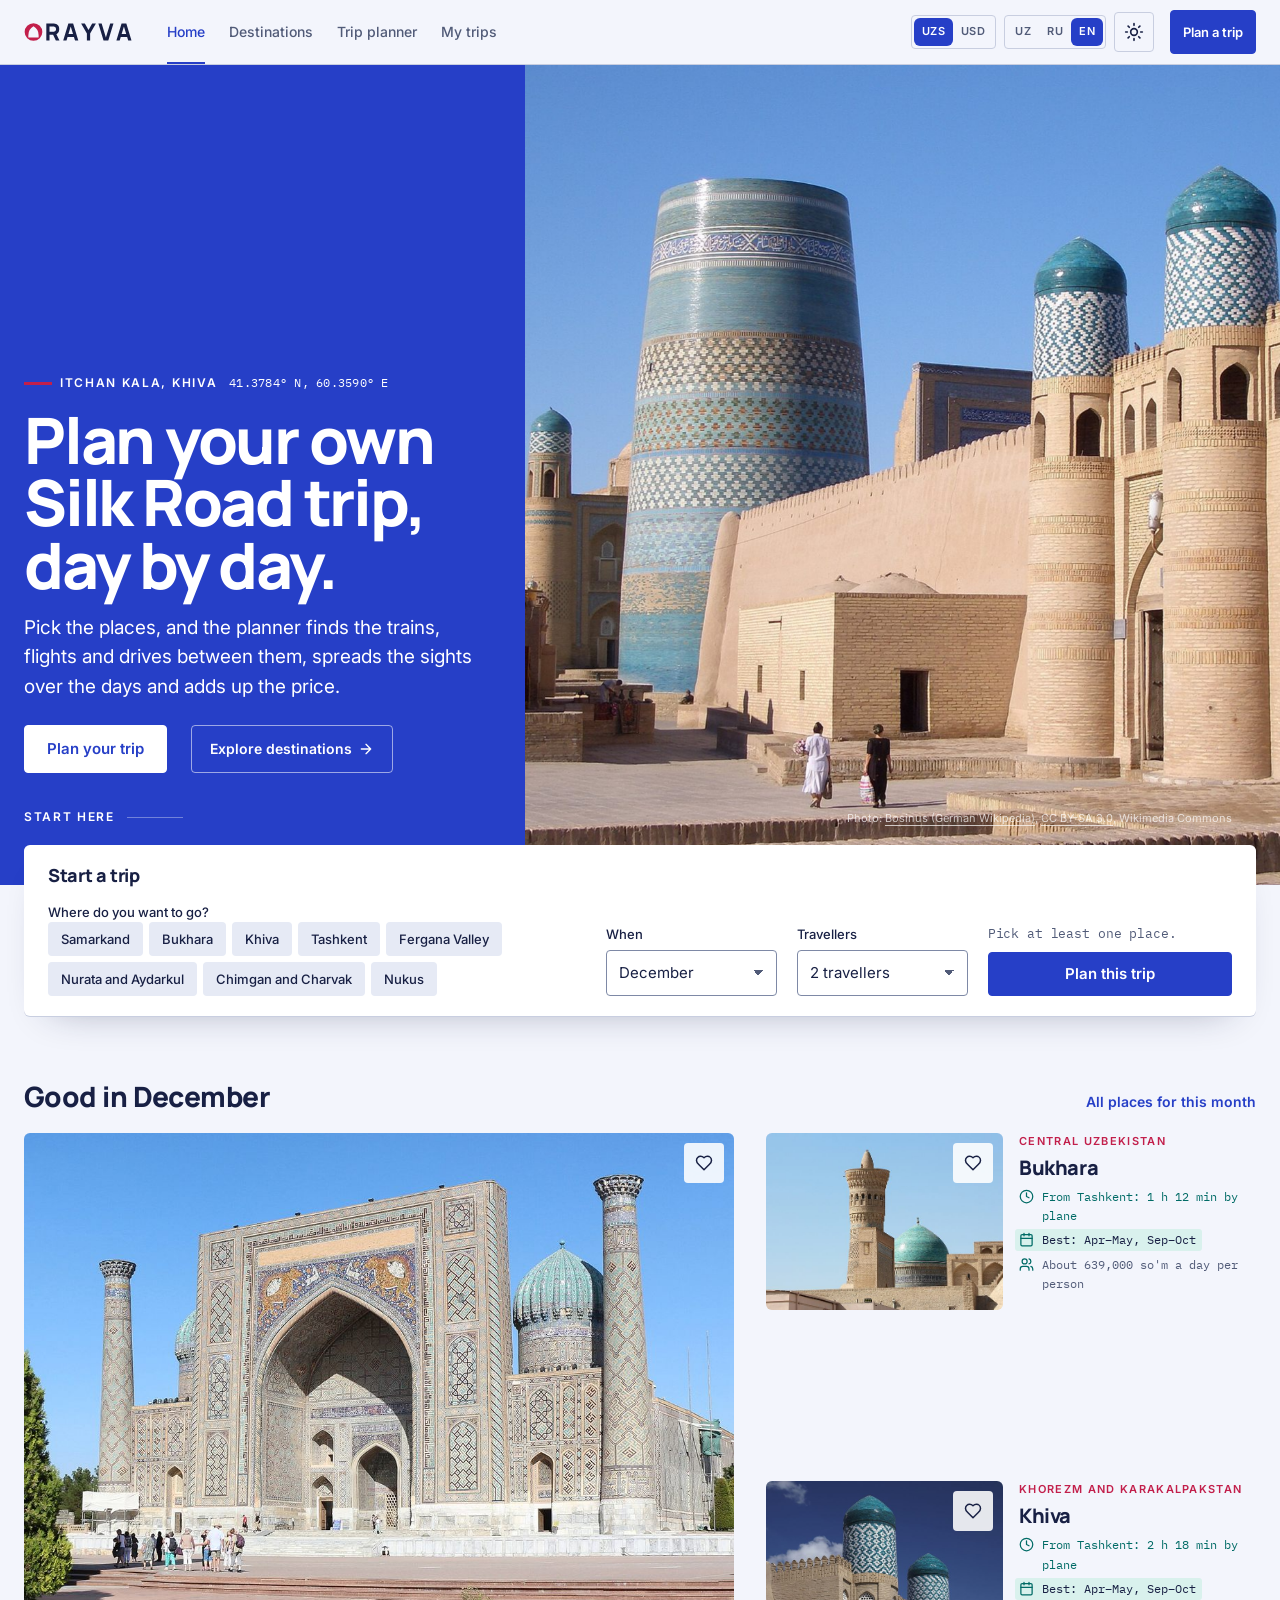
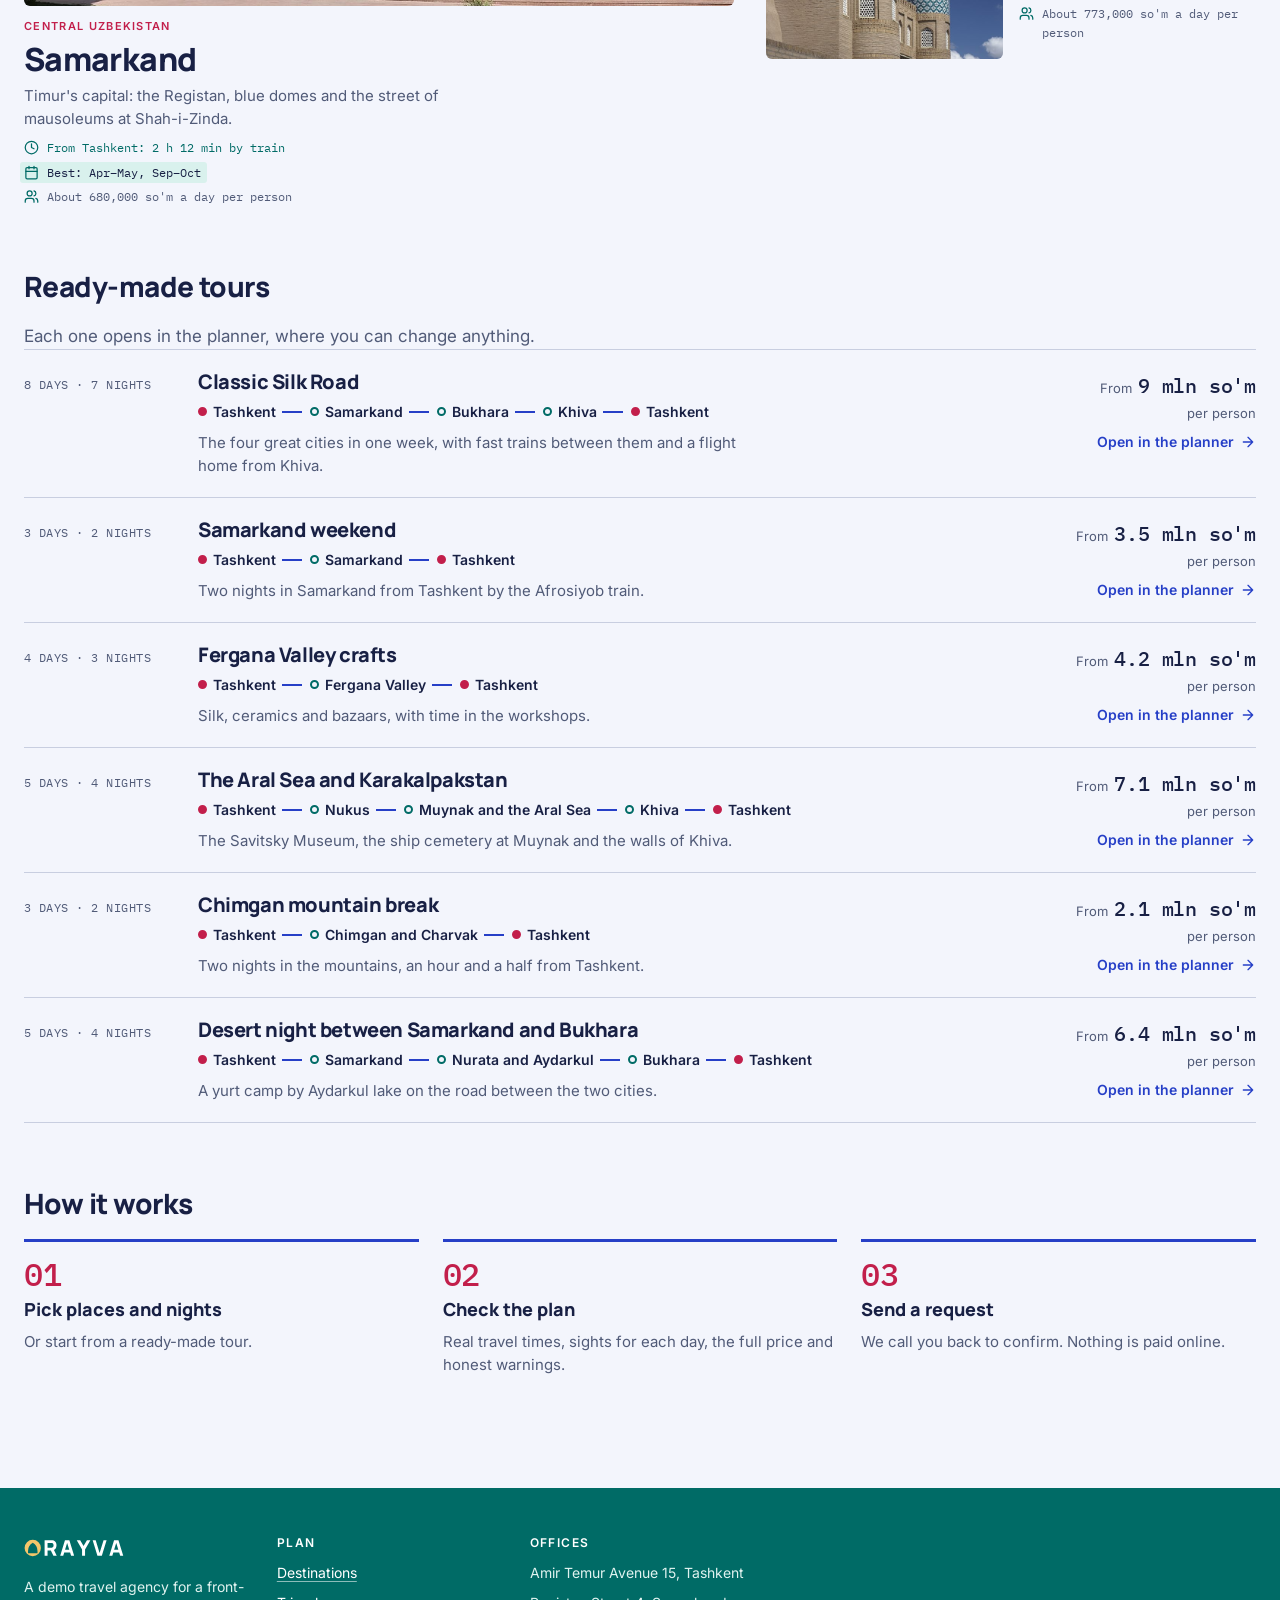
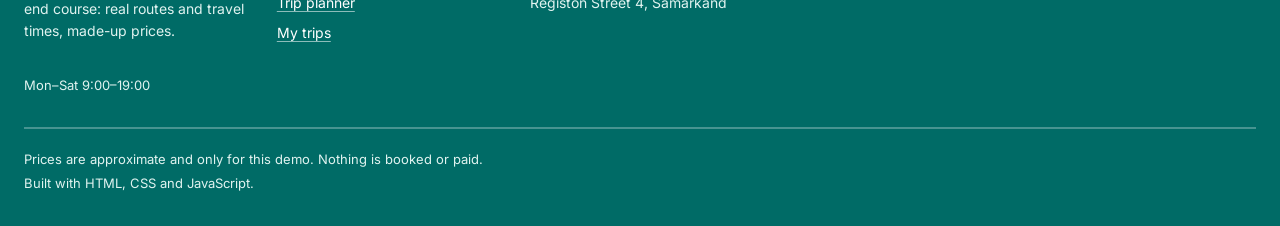
==== commit feed027f: "Recolour as Electric Lapis Lapis as the identity (hero column, buttons, active nav, route line, plan" ====
--- a/index.html
+++ b/index.html
@@ -5,7 +5,7 @@
   <meta name="viewport" content="width=device-width, initial-scale=1">
   <title>ORAYVA</title>
   <meta name="description" content="">
-  <meta name="theme-color" content="#f3f0e7">
+  <meta name="theme-color" content="#f3f5fc">
   <link rel="icon" href="assets/brand/orayva-favicon.svg" type="image/svg+xml">
   <link rel="preconnect" href="https://fonts.googleapis.com">
   <link rel="preconnect" href="https://fonts.gstatic.com" crossorigin>
--- a/css/base.css
+++ b/css/base.css
@@ -3,51 +3,57 @@
    sliders, switches, badges, tables, toast (components from site #7).
    ========================================================== */
 
-/* ORAYVA: "Cobalt & Pomegranate" (design brief, 2026-11-23). Pomegranate is
-   the strong moment (main actions, the logo O, key numbers), cobalt the
-   contrast (route lines, links in data), warm gold used sparingly.
-   A few brief values are too light for small text (WCAG AA 4.5:1, 3:1 for
-   field borders): text uses a slightly deeper shade, noted next to it. */
+/* ORAYVA: "Electric Lapis" (colour brief, 2026-11-23; replaces Cobalt &
+   Pomegranate, which felt too beige and too close to Varaq and OLIVE).
+   Four families, each with one job:
+   - lapis: the identity (main actions, hero column, active nav, route line, planner total)
+   - turquoise: the second voice (metadata, route markers, itinerary details, footer)
+   - pomegranate: emphasis only (logo O, key labels, start/end and day markers)
+   - atlas amber: warmth and season (very hot months, small editorial marks)
+   Every text pair passes WCAG AA (checked with a script). One change from the
+   brief: on the turquoise footer the logo O and hover use amber, because
+   pomegranate on #006B66 is 1.09:1 and would disappear. */
 :root,
 :root[data-theme="light"] {
   color-scheme: light;
-  --bg: #f3f0e7; --surface: #ffffff; --raised: #e9e6dc; --elevated: #ffffff;
-  --ink: #172e46;
-  --ink-2: #5c6770;          /* brief #65717A is 4.4:1 on the background */
-  --ink-3: #a5aaa9;          /* decoration only */
-  --line: #dadbd5;
-  --line-strong: #7e827f;    /* field borders: 3.4:1 */
-  --accent: #b94743;         /* pomegranate */
-  --accent-text: #983b38;    /* pomegranate as small text: 5.6:1 even on the raised surface */
-  --btn: #b94743; --btn-hover: #983b38; --on-btn: #ffffff;
-  --cobalt: #287c91;
-  --cobalt-text: #236f82;    /* brief #287C91 is 4.2:1 as text */
-  --gold: #e5b96b;
-  --soft: #f4e3df;           /* a pomegranate wash */
-  --cobalt-soft: #dcebee;
-  --ok: #2e7650; --warn: #8a5a12; --danger: #a3312c;
-  --chart: #287c91; --meter: #2e7650; --plate: #e2ded2;
-  --field: #ffffff; --band: #ffffff;
-  --toast-bg: #172e46; --toast-ink: #f3f0e7; --toast-action: #e5b96b; --focus: #172e46;
-  --scrim: 23, 46, 70;       /* hero shade, as r, g, b */
-}
+  --bg: #f3f5fc; --surface: #ffffff; --raised: #e6eaf5; --elevated: #ffffff; --sand: #f0e5d5;
+  --ink: #182044; --ink-2: #515b78; --ink-3: #9aa3bd;
+  --line: #c8cee0; --line-strong: #7e89a6;
+  --lapis: #263fc7; --lapis-hover: #1d32a8; --on-lapis: #ffffff; --lapis-soft: #dfe6ff; --on-lapis-2: #dfe6ff;
+  --turq: #006b66; --turq-hover: #00534f; --on-turq: #ffffff; --turq-soft: #d9f1ed;
+  --pom: #c21f4b; --pom-hover: #a51b3d; --on-pom: #ffffff; --pom-soft: #fbe3e8;
+  --amber: #f4c66a; --on-amber: #704600;
+  --ok: #146b45; --ok-soft: #e0f3e8; --warn: #795000; --warn-soft: #fff0d1; --danger: #b42342; --danger-soft: #fce4e9;
+  --m-best-bg: #dfe6ff; --m-best: #263fc7; --m-fine-bg: #d9f1ed; --m-fine: #006b66; --m-hot-bg: #fcebc8; --m-hot: #704600; --m-snow-bg: #e5eaf3; --m-snow: #40516b;
+  --hero-bg: #263fc7; --hero-ink: #ffffff; --hero-ink-2: #ffffff; --hero-cta: #ffffff; --hero-cta-ink: #263fc7; --hero-cta-hover: #dfe6ff;
+  --total-bg: #263fc7; --total-ink: #ffffff; --total-ink-2: #dfe6ff;
+  --foot-bg: #006b66; --foot-ink: #ffffff; --foot-ink-2: #e0f3f0; --foot-link: #ffffff; --foot-mark: #f4c66a; --foot-line: rgba(255, 255, 255, 0.28);
+  --field: #ffffff; --band: #ffffff; --plate: #e6eaf5;
+  --toast-bg: #182044; --toast-ink: #f3f5fc; --toast-action: #f4c66a; --focus: #182044;
+  --shadow-ink: 24, 32, 68;
+  /* the older names, mapped onto the new families */
+  --accent: var(--lapis); --accent-text: var(--lapis); --btn: var(--lapis); --btn-hover: var(--lapis-hover); --on-btn: var(--on-lapis);
+  --cobalt: var(--turq); --cobalt-text: var(--turq); --cobalt-soft: var(--turq-soft); --gold: var(--amber); --soft: var(--lapis-soft);
+  --chart: var(--lapis); --meter: var(--ok);
+}
+/* dark: deep aubergine-charcoal with violet surfaces and luminous accents */
 :root[data-theme="dark"] {
   color-scheme: dark;
-  --bg: #151e28; --surface: #202d3a; --raised: #2b3946; --elevated: #2b3946;
-  --ink: #f1efe8; --ink-2: #b0bac2; --ink-3: #5d6b78;
-  --line: #3a4855;
-  --line-strong: #75828d;    /* field borders: 3.6:1 (brief #3A4855 is 1.8:1) */
-  --accent: #e27669;
-  --accent-text: #f18a7c;    /* 4.9:1 even on the raised surface */
-  --btn: #e27669; --btn-hover: #f18a7c; --on-btn: #151e28;
-  --cobalt: #54a5b4; --cobalt-text: #6db6c4;
-  --gold: #ddbb78;
-  --soft: #3a2a2e; --cobalt-soft: #1c3542;
-  --ok: #7cc29a; --warn: #ddbb78; --danger: #f08a80;
-  --chart: #54a5b4; --meter: #7cc29a; --plate: #202d3a;
-  --field: #202d3a; --band: #202d3a;
-  --toast-bg: #2b3946; --toast-ink: #f1efe8; --toast-action: #ddbb78; --focus: #f1efe8;
-  --scrim: 10, 16, 24;
+  --bg: #191720; --surface: #24222e; --raised: #332b43; --elevated: #332b43; --sand: #39302d;
+  --ink: #f6f1ff; --ink-2: #c3bbd3; --ink-3: #6c6180;
+  --line: #51465f; --line-strong: #8e829c;
+  --lapis: #9aaeff; --lapis-hover: #b2c1ff; --on-lapis: #151a3d; --lapis-soft: #30365c; --on-lapis-2: #30365c;
+  --turq: #65e0d0; --turq-hover: #85eadd; --on-turq: #102d2b; --turq-soft: #214744;
+  --pom: #ff7894; --pom-hover: #ff9aac; --on-pom: #35101d; --pom-soft: #4b2632;
+  --amber: #f4c66a; --on-amber: #392600;
+  --ok: #78dda9; --ok-soft: #214333; --warn: #ffd27a; --warn-soft: #4b3b22; --danger: #ff91a5; --danger-soft: #4b2632;
+  --m-best-bg: #30365c; --m-best: #c5d0ff; --m-fine-bg: #214744; --m-fine: #8de8da; --m-hot-bg: #4a3b25; --m-hot: #ffd98a; --m-snow-bg: #343b4c; --m-snow: #d2dcee;
+  --hero-bg: #30365c; --hero-ink: #f6f1ff; --hero-ink-2: #d8d2e6; --hero-cta: #9aaeff; --hero-cta-ink: #151a3d; --hero-cta-hover: #b2c1ff;
+  --total-bg: #9aaeff; --total-ink: #151a3d; --total-ink-2: #2a2f5c;
+  --foot-bg: #24222e; --foot-ink: #f6f1ff; --foot-ink-2: #c3bbd3; --foot-link: #65e0d0; --foot-mark: #ff7894; --foot-line: #214744;
+  --field: #24222e; --band: #24222e; --plate: #24222e;
+  --toast-bg: #332b43; --toast-ink: #f6f1ff; --toast-action: #f4c66a; --focus: #f6f1ff;
+  --shadow-ink: 0, 0, 0;
 }
 
 :root {
@@ -128,7 +134,7 @@
 /* language switch */
 .seg { display: inline-flex; border: 1px solid var(--line); border-radius: var(--r-ctl); padding: 2px; }
 .seg button { border: 0; background: none; padding: 6px 9px; border-radius: 6px; font-size: 0.75rem; font-weight: 600; color: var(--ink-2); }
-.seg button[aria-pressed="true"] { background: var(--ink); color: var(--bg); }
+.seg button[aria-pressed="true"] { background: var(--lapis); color: var(--on-lapis); }
 
 /* ---------- form fields: 44–48px, clear labels ---------- */
 .field { display: grid; gap: 6px; min-width: 0; }
@@ -158,9 +164,9 @@
   transition: border-color var(--fast) var(--ease), background-color var(--fast) var(--ease);
 }
 .chip:hover { border-color: var(--line-strong); }
-.chip-radio:has(input:checked):hover { border-color: var(--ink); }
+.chip-radio:has(input:checked):hover { border-color: var(--lapis-hover); }
 .chip-radio input { position: absolute; opacity: 0; width: 1px; height: 1px; pointer-events: none; }
-.chip-radio:has(input:checked) { background: var(--ink); border-color: var(--ink); color: var(--bg); }
+.chip-radio:has(input:checked) { background: var(--lapis); border-color: var(--lapis); color: var(--on-lapis); }
 .chip-radio:has(input:focus-visible) { outline: 2px solid var(--focus); outline-offset: 2px; }
 .chip.is-disabled { opacity: 0.4; cursor: not-allowed; }
 .chip-active { background: var(--soft); border-color: transparent; }
@@ -195,14 +201,14 @@
   content: ""; position: absolute; top: 3px; left: 3px; width: 16px; height: 16px; border-radius: 50%;
   background: var(--ink-2); transition: transform var(--fast) var(--ease), background-color var(--fast) var(--ease);
 }
-.switch input:checked { background: var(--ink); border-color: var(--ink); }
-.switch input:checked::after { transform: translateX(16px); background: var(--bg); }
+.switch input:checked { background: var(--lapis); border-color: var(--lapis); }
+.switch input:checked::after { transform: translateX(16px); background: var(--on-lapis); }
 .switch input:focus-visible { outline: 2px solid var(--focus); outline-offset: 2px; }
 
 /* ---------- badges ---------- */
 .badges { display: flex; flex-wrap: wrap; gap: 4px; }
 .badge { display: inline-block; padding: 2px 7px; border-radius: 4px; font-size: 0.6875rem; font-weight: 600; letter-spacing: 0.03em; background: var(--surface); color: var(--ink); }
-.badge-new { background: var(--ink); color: var(--bg); border-color: var(--ink); }
+.badge-new { background: var(--pom); color: var(--on-pom); border-color: var(--pom); }
 
 /* ---------- tables: horizontal separators ---------- */
 .table { width: 100%; border-collapse: collapse; font-size: 0.875rem; }
--- a/css/site.css
+++ b/css/site.css
@@ -20,13 +20,13 @@
 .page { padding-block: var(--s8) var(--s12); }
 .page-title { font-size: clamp(2rem, 5.5vw, 3rem); font-weight: 800; line-height: 1.05; max-width: 18ch; }
 .lead { max-width: 60ch; color: var(--ink-2); margin-top: var(--s3); font-size: 1.0625rem; }
-.eyebrow { display: flex; flex-wrap: wrap; gap: 4px var(--s3); font-size: 0.75rem; font-weight: 600; letter-spacing: 0.12em; text-transform: uppercase; color: var(--cobalt-text); }
+.eyebrow { display: flex; flex-wrap: wrap; gap: 4px var(--s3); font-size: 0.75rem; font-weight: 600; letter-spacing: 0.12em; text-transform: uppercase; color: var(--turq); }
 .section { margin-top: var(--s16); }
 .section > h2, .section-head h2 { font-size: clamp(1.375rem, 3vw, 1.75rem); font-weight: 800; margin-bottom: var(--s5); }
 .section-head { display: flex; justify-content: space-between; align-items: baseline; gap: var(--s3); flex-wrap: wrap; margin-bottom: var(--s5); }
 .section-head h2 { margin-bottom: 0; }
-.more-link, .link-arrow { display: inline-flex; align-items: center; gap: 6px; font-size: 0.875rem; font-weight: 600; color: var(--accent-text); text-decoration: none; }
-.more-link:hover, .link-arrow:hover { text-decoration: underline; text-underline-offset: 3px; color: var(--accent-text); }
+.more-link, .link-arrow { display: inline-flex; align-items: center; gap: 6px; font-size: 0.875rem; font-weight: 600; color: var(--lapis); text-decoration: none; }
+.more-link:hover, .link-arrow:hover { text-decoration: underline; text-underline-offset: 3px; color: var(--lapis); }
 .link-arrow .icon { transition: transform var(--fast) var(--ease); }
 .link-arrow:hover .icon { transform: translateX(3px); }
 .empty { display: grid; gap: var(--s3); justify-items: start; padding-block: var(--s6); border-top: 1px solid var(--line); color: var(--ink-2); }
@@ -48,21 +48,22 @@
 .brand { display: inline-flex; color: var(--ink); }
 .logo-svg { height: 26px; width: auto; }
 .logo-word { fill: var(--ink); }
-.logo-o { fill: var(--accent); }
+.logo-o { fill: var(--pom); }
 .header-tools { display: flex; align-items: center; gap: var(--s2); margin-left: auto; }
 .header-plan { display: none; }
 .seg { border-color: var(--line); }
 .seg button { padding: 5px 8px; font-size: 0.6875rem; letter-spacing: 0.04em; }
 .site-nav ul { display: flex; gap: var(--s1); }
 .site-nav a { position: relative; display: flex; align-items: center; gap: 6px; padding: 8px 10px; color: var(--ink-2); text-decoration: none; font-size: 0.875rem; font-weight: 500; }
-.site-nav a:hover, .site-nav a[aria-current="page"] { color: var(--ink); }
-.nav-count:not(:empty) { min-width: 18px; height: 18px; padding: 0 5px; border-radius: 9px; background: var(--accent); color: var(--on-btn); font-family: var(--font-num); font-size: 0.6875rem; font-weight: 500; line-height: 18px; text-align: center; }
+.site-nav a:hover { color: var(--ink); }
+.site-nav a[aria-current="page"] { color: var(--lapis); }
+.nav-count:not(:empty) { min-width: 18px; height: 18px; padding: 0 5px; border-radius: 9px; background: var(--pom); color: var(--on-pom); font-family: var(--font-num); font-size: 0.6875rem; font-weight: 500; line-height: 18px; text-align: center; }
 .icon-btn .i-sun, .icon-btn .i-moon { display: inline-flex; }
 :root[data-theme="dark"] .icon-btn .i-sun, :root:not([data-theme="dark"]) .icon-btn .i-moon { display: none; }
 .nav-short { display: none; }
 @media (min-width: 960px) {
   .site-nav .icon { display: none; }
-  .site-nav a[aria-current="page"]::after { content: ""; position: absolute; left: 10px; right: 10px; bottom: -13px; height: 2px; background: var(--accent); }
+  .site-nav a[aria-current="page"]::after { content: ""; position: absolute; left: 10px; right: 10px; bottom: -13px; height: 2px; background: var(--lapis); }
 }
 @media (min-width: 1160px) { .header-plan { display: inline-flex; margin-left: var(--s2); } }
 @media (max-width: 959px) {
@@ -71,8 +72,8 @@
   .site-nav ul { justify-content: space-around; gap: 0; }
   .site-nav li { flex: 1; min-width: 0; }
   .site-nav a { flex-direction: column; gap: 3px; padding: 9px 2px 8px; font-size: 0.6875rem; font-weight: 600; }
-  .site-nav a[aria-current="page"] { color: var(--accent-text); }
-  .site-nav a[aria-current="page"]::before { content: ""; position: absolute; top: -1px; left: 30%; right: 30%; height: 2px; background: var(--accent); }
+  .site-nav a[aria-current="page"] { color: var(--lapis); }
+  .site-nav a[aria-current="page"]::before { content: ""; position: absolute; top: -1px; left: 30%; right: 30%; height: 3px; background: var(--pom); }
   .nav-count:not(:empty) { position: absolute; top: 4px; left: calc(50% + 6px); }
   .site-nav .nav-full { position: absolute; width: 1px; height: 1px; overflow: hidden; clip: rect(0 0 0 0); white-space: nowrap; }
   .site-nav .nav-short { display: block; max-width: 100%; overflow: hidden; text-overflow: ellipsis; white-space: nowrap; }
@@ -94,26 +95,28 @@
 /* ---------- the route line (signature) ---------- */
 .route-line { display: flex; flex-wrap: wrap; align-items: center; gap: 6px 0; font-size: 0.875rem; font-weight: 600; }
 .route-line li { display: inline-flex; align-items: center; gap: 6px; }
-.route-line li + li::before { content: ""; width: 20px; height: 2px; margin: 0 2px 0 6px; background: var(--cobalt); }
-.route-dot { width: 9px; height: 9px; border-radius: 50%; border: 2px solid var(--cobalt); background: var(--bg); flex: none; }
-.route-line li:first-child .route-dot, .route-line li:last-child .route-dot { background: var(--accent); border-color: var(--accent); }
+.route-line li + li::before { content: ""; width: 20px; height: 2px; margin: 0 2px 0 6px; background: var(--lapis); }
+.route-dot { width: 9px; height: 9px; border-radius: 50%; border: 2px solid var(--turq); background: var(--bg); flex: none; }
+.route-line li:first-child .route-dot, .route-line li:last-child .route-dot { background: var(--pom); border-color: var(--pom); }
 
 /* ---------- places (destination previews) ---------- */
 .place { position: relative; display: grid; align-content: start; gap: var(--s3); min-width: 0; }
 .place-photo { position: relative; }
 .place-photo .save-btn { position: absolute; top: 10px; right: 10px; z-index: 2; background: color-mix(in srgb, var(--surface) 88%, transparent); border-color: transparent; }
 .place-text { display: grid; gap: 6px; min-width: 0; }
-.place-meta { font-size: 0.6875rem; font-weight: 600; letter-spacing: 0.12em; text-transform: uppercase; color: var(--cobalt-text); }
+.place-meta { font-size: 0.6875rem; font-weight: 600; letter-spacing: 0.12em; text-transform: uppercase; color: var(--pom); }
 .place-name { font-size: 1.25rem; font-weight: 800; line-height: 1.15; }
 .place-name a { color: var(--ink); text-decoration: none; }
 .place-name a::after { content: ""; position: absolute; inset: 0; z-index: 1; } /* the whole preview opens the place */
-.place:hover .place-name a { text-decoration: underline; text-decoration-thickness: 2px; text-underline-offset: 4px; text-decoration-color: var(--accent); }
+.place:hover .place-name a { text-decoration: underline; text-decoration-thickness: 2px; text-underline-offset: 4px; text-decoration-color: var(--lapis); }
 .place:hover .photo img { transform: scale(1.035); }
 .place-about { color: var(--ink-2); max-width: 52ch; }
 .place-facts { display: grid; gap: 4px; margin-top: 2px; font-family: var(--font-num); font-size: 0.78rem; color: var(--ink-2); }
 .place-facts li { display: flex; gap: 8px; align-items: flex-start; }
-.place-facts .icon { flex: none; margin-top: 2px; color: var(--cobalt); }
-.save-btn[aria-pressed="true"] .icon { fill: currentColor; color: var(--accent); }
+.place-facts li:first-child { color: var(--turq); }
+.place-facts li:nth-child(2) { justify-self: start; padding: 1px 6px 1px 4px; margin-left: -4px; border-radius: 3px; background: var(--turq-soft); color: var(--ink); }
+.place-facts .icon { flex: none; margin-top: 2px; color: var(--turq); }
+.save-btn[aria-pressed="true"] .icon { fill: currentColor; color: var(--pom); }
 .place-small .place-about, .place-small .place-facts li + li { display: none; }
 .place-small .place-name { font-size: 1.0625rem; }
 .place-small .photo { aspect-ratio: 3 / 2; }
@@ -146,7 +149,7 @@
 .tour-main { display: grid; gap: var(--s2); min-width: 0; }
 .tour-name { font-size: 1.25rem; font-weight: 800; }
 .tour-name a { color: var(--ink); text-decoration: none; }
-.tour-name a:hover { text-decoration: underline; text-decoration-color: var(--accent); text-underline-offset: 4px; }
+.tour-name a:hover { text-decoration: underline; text-decoration-color: var(--lapis); text-underline-offset: 4px; }
 .tour-about { color: var(--ink-2); max-width: 60ch; }
 .tour-side { display: flex; flex-wrap: wrap; justify-content: space-between; align-items: center; gap: var(--s2) var(--s4); }
 .tour-price { display: flex; flex-wrap: wrap; align-items: baseline; gap: 2px 6px; }
@@ -161,7 +164,7 @@
 
 /* ---------- home ---------- */
 .home-page { padding-bottom: var(--s12); }
-.hero { position: relative; display: grid; min-height: min(calc(100svh - var(--header-h) - var(--tabbar-h)), 860px); color: #fff; overflow: hidden; background: #172e46; isolation: isolate; }
+.hero { position: relative; display: grid; min-height: min(calc(100svh - var(--header-h) - var(--tabbar-h)), 860px); color: var(--hero-ink); overflow: hidden; background: var(--hero-bg); isolation: isolate; }
 @media (max-width: 639px) { .hero { min-height: max(560px, calc(100svh - var(--header-h) - var(--tabbar-h) - 40px)); } }
 .hero-photo { position: absolute; inset: 0; z-index: -2; }
 .hero-photo img { width: 100%; height: 100%; object-fit: cover; animation: hero-in 1.4s var(--ease) both; }
@@ -173,16 +176,18 @@
 .hero-inner { align-self: end; display: grid; gap: var(--s4); justify-items: start; padding-block: var(--s16) clamp(var(--s12), 9vh, 104px); }
 .hero-label { display: flex; flex-wrap: wrap; align-items: center; gap: 6px var(--s3); font-size: 0.75rem; font-weight: 600; letter-spacing: 0.14em; text-transform: uppercase; }
 .hero-place { display: inline-flex; align-items: center; gap: var(--s2); }
-.hero-place::before { content: ""; width: 28px; height: 2px; background: var(--gold); }
-.hero-coords { font-family: var(--font-num); font-weight: 400; letter-spacing: 0.02em; color: rgba(255, 255, 255, 0.78); text-transform: none; }
+.hero-place::before { content: ""; width: 28px; height: 3px; background: var(--pom); }
+.hero-coords { font-family: var(--font-num); font-weight: 400; letter-spacing: 0.02em; color: var(--hero-ink-2); text-transform: none; }
 .hero-title { max-width: 13ch; font-size: clamp(2.5rem, 7.2vw, 5rem); font-weight: 800; line-height: 0.98; letter-spacing: -0.035em; text-wrap: balance; }
-.hero-lead { max-width: 46ch; font-size: clamp(1rem, 1.6vw, 1.1875rem); color: rgba(255, 255, 255, 0.88); }
+.hero-lead { max-width: 46ch; font-size: clamp(1rem, 1.6vw, 1.1875rem); color: var(--hero-ink-2); }
 .hero-cta { display: flex; flex-wrap: wrap; align-items: center; gap: var(--s3) var(--s6); margin-top: var(--s2); }
-.hero-cta .btn { min-height: 48px; padding-inline: 22px; background: #b94743; border-color: #b94743; color: #fff; }
-.hero-cta .btn:hover { background: #983b38; border-color: #983b38; }
-.link-light { color: #fff; }
-.link-light:hover { color: #fff; }
-.hero-scroll { position: absolute; right: var(--gutter); bottom: var(--s6); display: none; align-items: center; gap: var(--s3); color: rgba(255, 255, 255, 0.85); font-size: 0.75rem; font-weight: 600; letter-spacing: 0.14em; text-transform: uppercase; text-decoration: none; writing-mode: vertical-rl; }
+.hero-cta .btn { min-height: 48px; padding-inline: 22px; background: var(--hero-cta); border-color: var(--hero-cta); color: var(--hero-cta-ink); }
+.hero-cta .btn:hover { background: var(--hero-cta-hover); border-color: var(--hero-cta-hover); color: var(--hero-cta-ink); }
+/* the second action: transparent with a quiet border */
+.link-light { min-height: 48px; padding: 0 18px; border: 1px solid rgba(255, 255, 255, 0.55); border-radius: var(--r-ctl); color: var(--hero-ink); }
+.link-light:hover { color: var(--hero-ink); border-color: var(--hero-ink); text-decoration: none; }
+:root[data-theme="dark"] .link-light { border-color: rgba(246, 241, 255, 0.45); }
+.hero-scroll { position: absolute; right: var(--gutter); bottom: var(--s6); display: none; align-items: center; gap: var(--s3); color: var(--hero-ink); font-size: 0.75rem; font-weight: 600; letter-spacing: 0.14em; text-transform: uppercase; text-decoration: none; writing-mode: vertical-rl; }
 .hero-scroll-line { position: relative; width: 1px; height: 56px; background: rgba(255, 255, 255, 0.35); overflow: hidden; }
 .hero-scroll-line::after { content: ""; position: absolute; left: 0; top: -40%; width: 1px; height: 40%; background: #fff; animation: scroll-run 2.4s var(--ease) infinite; }
 @keyframes scroll-run { to { top: 100%; } }
@@ -193,10 +198,10 @@
 
 /* the trip starter rises over the bottom of the hero: one surface, compact */
 .starter { position: relative; z-index: 2; margin-top: calc(-1 * var(--s8)); }
-.quick-plan { display: grid; gap: var(--s4); padding: var(--s5); background: var(--band); border-radius: var(--r-panel); box-shadow: 0 1px 0 var(--line), 0 18px 40px -28px rgba(23, 46, 70, 0.45); }
+.quick-plan { display: grid; gap: var(--s4); padding: var(--s5); background: var(--band); border-radius: var(--r-panel); box-shadow: 0 1px 0 var(--line), 0 18px 40px -28px rgba(var(--shadow-ink), 0.45); }
 .starter-title { font-size: 1.125rem; font-weight: 800; }
 .quick-plan .chip input { position: absolute; opacity: 0; width: 1px; height: 1px; }
-.quick-plan .chip:has(input:checked) { background: var(--ink); border-color: var(--ink); color: var(--bg); }
+.quick-plan .chip:has(input:checked) { background: var(--lapis-soft); border-color: var(--lapis); color: var(--ink); }
 .quick-plan .chip:has(input:focus-visible) { outline: 2px solid var(--focus); outline-offset: 2px; }
 .qp-go { display: grid; gap: var(--s2); align-content: end; }
 .qp-summary { font-size: 0.8125rem; color: var(--ink-2); min-height: 1.4em; }
@@ -211,14 +216,14 @@
 }
 
 .how-list { display: grid; gap: var(--s6); grid-template-columns: repeat(auto-fit, minmax(min(100%, 230px), 1fr)); }
-.how-list li { display: grid; gap: 6px; align-content: start; padding-top: var(--s4); border-top: 2px solid var(--ink); }
-.how-n { font-size: 2rem; line-height: 1; color: var(--accent-text); font-weight: 500; }
+.how-list li { display: grid; gap: 6px; align-content: start; padding-top: var(--s4); border-top: 3px solid var(--lapis); }
+.how-n { font-size: 2rem; line-height: 1; color: var(--pom); font-weight: 500; }
 .how-list strong { font-family: var(--font-head); font-size: 1.125rem; font-weight: 800; }
 .how-text { color: var(--ink-2); }
 
 /* ---------- destinations ---------- */
 .dest-filters { display: grid; gap: var(--s4); margin-top: var(--s8); padding-block: var(--s5); border-block: 1px solid var(--line); }
-.filter-search .input { min-height: 50px; font-size: 1rem; padding-left: 44px; background: var(--field) url("data:image/svg+xml,%3Csvg xmlns='http://www.w3.org/2000/svg' width='20' height='20' viewBox='0 0 24 24' fill='none' stroke='%23287c91' stroke-width='2' stroke-linecap='round'%3E%3Ccircle cx='11' cy='11' r='8'/%3E%3Cpath d='m21 21-4.3-4.3'/%3E%3C/svg%3E") no-repeat 14px 50%; }
+.filter-search .input { min-height: 50px; font-size: 1rem; padding-left: 44px; background: var(--field) url("data:image/svg+xml,%3Csvg xmlns='http://www.w3.org/2000/svg' width='20' height='20' viewBox='0 0 24 24' fill='none' stroke='%23263fc7' stroke-width='2' stroke-linecap='round'%3E%3Ccircle cx='11' cy='11' r='8'/%3E%3Cpath d='m21 21-4.3-4.3'/%3E%3C/svg%3E") no-repeat 14px 50%; }
 .filter-more { display: none; gap: var(--s4); grid-template-columns: repeat(2, minmax(0, 1fr)); }
 .dest-filters.is-open .filter-more { display: grid; }
 .filter-types { grid-column: 1 / -1; }
@@ -247,7 +252,7 @@
   .dest-photo { aspect-ratio: 16 / 11; }
   .dest-head { padding-bottom: var(--s8); }
 }
-.dest-facts-row { display: grid; gap: var(--s5); margin-top: var(--s8); padding-block: var(--s5); border-block: 1px solid var(--line); }
+.dest-facts-row { display: grid; gap: var(--s5); margin-top: var(--s8); padding: var(--s5); background: var(--surface); border-radius: var(--r-panel); }
 .dest-facts { display: grid; grid-template-columns: repeat(2, minmax(0, 1fr)); gap: var(--s4) var(--s5); }
 .dest-facts div { display: grid; gap: 2px; min-width: 0; }
 .dest-facts dt { font-size: 0.75rem; color: var(--ink-2); }
@@ -260,35 +265,38 @@
   .dest-facts div + div { padding-left: var(--s5); border-left: 1px solid var(--line); }
   .dest-note { grid-column: 1 / -1; }
 }
-/* when to go: twelve thin bars */
+/* when to go: twelve months, each on its state tint (best / fine / very hot / snow) */
 .season-strip { display: grid; grid-template-columns: repeat(12, minmax(0, 1fr)); gap: 4px; }
-.season-strip li { display: grid; gap: 6px; font-family: var(--font-num); font-size: 0.6875rem; text-transform: uppercase; color: var(--ink-2); }
-.season-strip li::before { content: ""; height: 10px; border-radius: 2px; background: var(--raised); }
-.season-strip .season-best::before { background: var(--cobalt); }
-.season-strip .season-heat::before { background: var(--gold); }
-.season-strip .season-snow::before { background: repeating-linear-gradient(45deg, var(--cobalt-soft) 0 3px, color-mix(in srgb, var(--cobalt) 45%, var(--bg)) 3px 6px); }
+.season-strip li { display: grid; gap: 6px; padding: 5px 0 6px; border-radius: 3px; font-family: var(--font-num); font-size: 0.6875rem; text-transform: uppercase; }
+.season-strip li::before { content: ""; height: 6px; margin-inline: 5px; border-radius: 2px; background: currentColor; }
 .season-strip li > span:first-child { text-align: center; }
+.season-strip .season-best { background: var(--m-best-bg); color: var(--m-best); }
+.season-strip .season-ok { background: var(--m-fine-bg); color: var(--m-fine); }
+.season-strip .season-heat { background: var(--m-hot-bg); color: var(--m-hot); }
+.season-strip .season-snow { background: var(--m-snow-bg); color: var(--m-snow); }
 .season-key { display: flex; flex-wrap: wrap; gap: var(--s2) var(--s5); margin-top: var(--s4); font-size: 0.8125rem; color: var(--ink-2); }
 .season-key li { display: flex; gap: 8px; align-items: center; }
-.season-key .dot { width: 14px; height: 6px; border-radius: 2px; background: var(--raised); }
-.season-key .season-best .dot { background: var(--cobalt); }
-.season-key .season-heat .dot { background: var(--gold); }
-.season-key .season-snow .dot { background: color-mix(in srgb, var(--cobalt) 45%, var(--bg)); }
+.season-key .dot { width: 14px; height: 8px; border-radius: 2px; }
+.season-key .season-best .dot { background: var(--m-best); }
+.season-key .season-ok .dot { background: var(--m-fine); }
+.season-key .season-heat .dot { background: var(--amber); }
+.season-key .season-snow .dot { background: var(--m-snow); }
 /* sights: a numbered list, like a guidebook */
 .sight-list { display: grid; gap: var(--s6) var(--s8); }
 @media (min-width: 760px) { .sight-list { grid-template-columns: repeat(2, minmax(0, 1fr)); } }
 .sight-list li { display: grid; grid-template-columns: 44px minmax(0, 1fr); gap: 2px var(--s3); padding-top: var(--s4); border-top: 1px solid var(--line); }
-.sight-n { grid-row: span 2; font-size: 1.25rem; color: var(--accent-text); line-height: 1.2; }
+.sight-n { grid-row: span 2; font-size: 1.25rem; color: var(--pom); line-height: 1.2; }
 .sight-list h3 { font-size: 1.125rem; font-weight: 800; }
 .sight-list p { color: var(--ink-2); }
 /* three ways to get there, side by side */
 .way-list { display: grid; gap: var(--s5); margin-top: var(--s4); }
 @media (min-width: 760px) { .way-list { grid-template-columns: repeat(3, minmax(0, 1fr)); gap: 0; } .way + .way { padding-left: var(--s6); border-left: 1px solid var(--line); } .way { padding-right: var(--s6); } }
-.way { display: grid; gap: var(--s2); align-content: start; padding-top: var(--s4); border-top: 2px solid var(--cobalt); }
+.way { display: grid; gap: var(--s2); align-content: start; padding-top: var(--s4); border-top: 2px solid var(--turq); }
+.way:first-child { border-top: 3px solid var(--lapis); }
 .way-title { font-family: var(--font-head); font-size: 1rem; }
 .way-legs { display: grid; gap: 4px; font-size: 0.9375rem; }
 .way-legs li { display: flex; gap: 8px; align-items: flex-start; }
-.way-legs .icon { flex: none; margin-top: 3px; color: var(--cobalt); }
+.way-legs .icon { flex: none; margin-top: 3px; color: var(--turq); }
 .way-total { color: var(--ink-2); font-size: 0.8125rem; }
 
 /* ---------- the trip planner ---------- */
@@ -297,17 +305,17 @@
 #planFields { display: grid; gap: var(--s5); }
 .plan-sec { display: flex; align-items: baseline; gap: var(--s3); padding-top: var(--s5); margin-top: var(--s2); border-top: 1px solid var(--ink); font-size: 1.125rem; font-weight: 800; }
 #planFields > .plan-sec:first-child { margin-top: 0; }
-.plan-sec-n { font-size: 0.8125rem; font-weight: 500; color: var(--accent-text); }
+.plan-sec-n { font-size: 0.8125rem; font-weight: 500; color: var(--pom); }
 .stops-field { display: grid; gap: var(--s3); }
 .stops-field legend { margin-bottom: var(--s2); }
 /* the stops sit on a vertical route line */
 .stop-list { position: relative; display: grid; }
-.stop-list::before { content: ""; position: absolute; left: 11px; top: 18px; bottom: 26px; width: 2px; background: var(--cobalt); }
+.stop-list::before { content: ""; position: absolute; left: 11px; top: 18px; bottom: 26px; width: 2px; background: var(--lapis); }
 .stop { position: relative; display: grid; grid-template-columns: minmax(0, 1fr) auto; gap: var(--s2) var(--s3); align-items: end; padding: var(--s3) 0 var(--s4) 36px; }
 .stop + .stop { border-top: 1px solid var(--line); }
 .stop-head { grid-column: 1 / -1; display: flex; gap: var(--s2); align-items: center; }
-.stop-num { position: absolute; left: 0; top: 12px; display: inline-grid; place-items: center; width: 24px; height: 24px; border-radius: 50%; background: var(--bg); border: 2px solid var(--cobalt); color: var(--ink); font-family: var(--font-num); font-size: 0.75rem; }
-.stop:first-child .stop-num, .stop:last-child .stop-num { background: var(--accent); border-color: var(--accent); color: var(--on-btn); }
+.stop-num { position: absolute; left: 0; top: 12px; display: inline-grid; place-items: center; width: 24px; height: 24px; border-radius: 50%; background: var(--lapis-soft); border: 2px solid var(--turq); color: var(--ink); font-family: var(--font-num); font-size: 0.75rem; }
+.stop:first-child .stop-num, .stop:last-child .stop-num { background: var(--pom); border-color: var(--pom); color: var(--on-pom); }
 .stop-name { font-family: var(--font-head); font-size: 1.0625rem; font-weight: 800; color: var(--ink); text-decoration: none; }
 .stop-name:hover { text-decoration: underline; }
 .stop-tools { display: flex; gap: 4px; }
@@ -318,42 +326,44 @@
 .add-stop .select { flex: 1; min-width: 0; }
 .plan-result { display: grid; gap: var(--s8); min-width: 0; }
 .plan-result > h2 { font-size: 1.5rem; font-weight: 800; }
-.plan-summary { display: grid; gap: 4px; padding: var(--s5) var(--s6); background: var(--band); border-radius: var(--r-panel); border-top: 3px solid var(--accent); }
-@media (min-width: 1024px) { .plan-summary { position: sticky; top: calc(var(--header-h) + var(--s4)); z-index: 3; box-shadow: 0 20px 36px -30px rgba(23, 46, 70, 0.5); } }
+.plan-summary { display: grid; gap: 4px; padding: var(--s5) var(--s6); background: var(--total-bg); color: var(--total-ink); border-radius: var(--r-panel); }
+.plan-summary .plan-label, .plan-summary .plan-per, .plan-summary .plan-line, .plan-summary .hint, .plan-summary .plan-total { color: var(--total-ink); }
+.plan-summary .plan-line, .plan-summary .hint, .plan-summary .plan-label { color: var(--total-ink-2); }
+@media (min-width: 1024px) { .plan-summary { position: sticky; top: calc(var(--header-h) + var(--s4)); z-index: 3; box-shadow: 0 20px 36px -30px rgba(var(--shadow-ink), 0.5); } }
 .plan-label { font-size: 0.75rem; font-weight: 600; letter-spacing: 0.1em; text-transform: uppercase; color: var(--ink-2); }
 .plan-total { font-size: clamp(2rem, 6vw, 2.75rem); font-weight: 500; line-height: 1.05; color: var(--ink); }
 .plan-per { font-family: var(--font-num); font-size: 0.875rem; color: var(--ink); }
 .plan-line { font-family: var(--font-num); font-size: 0.8125rem; color: var(--ink-2); }
 .warn-list { display: grid; gap: var(--s3); }
-.warn { display: flex; gap: var(--s3); align-items: flex-start; padding: 2px 0 2px var(--s3); border-left: 2px solid var(--gold); font-size: 0.9375rem; }
+.warn { display: flex; gap: var(--s3); align-items: flex-start; padding: var(--s2) var(--s3); border-radius: var(--r-ctl); background: var(--warn-soft); color: var(--warn); font-size: 0.9375rem; }
 .warn .icon { flex: none; margin-top: 3px; color: var(--warn); }
 .plan-block h3 { font-size: 1.125rem; font-weight: 800; margin-bottom: var(--s3); }
 .price-rows div { display: flex; justify-content: space-between; gap: var(--s3); padding: 9px 0; border-top: 1px solid var(--line); }
 .price-rows dd { font-family: var(--font-num); font-weight: 500; text-align: right; }
 .price-rows .is-discount dd { color: var(--ok); }
-.price-rows .is-total { border-top: 2px solid var(--ink); font-weight: 700; }
+.price-rows .is-total { border-top: 2px solid var(--lapis); font-weight: 700; }
 .price-rows .is-total dd { font-size: 1.0625rem; }
 .leg-list { display: grid; }
 .leg { display: grid; grid-template-columns: auto minmax(0, 1fr) auto; gap: 2px var(--s3); align-items: center; padding: 10px 0; border-top: 1px solid var(--line); }
-.leg > .icon { color: var(--cobalt); grid-row: span 2; }
+.leg > .icon { color: var(--turq); grid-row: span 2; }
 .leg-cities { font-weight: 600; }
 .leg-meta { grid-column: 2; font-family: var(--font-num); color: var(--ink-2); font-size: 0.78rem; }
 .leg-price { grid-column: 3; grid-row: 1 / span 2; font-family: var(--font-num); font-weight: 500; text-align: right; }
 /* day by day: a timeline on the route line */
 .day-list { position: relative; display: grid; }
-.day-list::before { content: ""; position: absolute; left: 5px; top: 10px; bottom: 10px; width: 2px; background: var(--line); }
+.day-list::before { content: ""; position: absolute; left: 5px; top: 10px; bottom: 10px; width: 2px; background: var(--lapis); }
 .day { position: relative; display: grid; gap: 4px; padding: var(--s3) 0 var(--s4) 28px; }
-.day::before { content: ""; position: absolute; left: 0; top: 18px; width: 12px; height: 12px; border-radius: 50%; background: var(--bg); border: 2px solid var(--cobalt); }
-.day.is-last::before { background: var(--accent); border-color: var(--accent); }
+.day::before { content: ""; position: absolute; left: 0; top: 18px; width: 12px; height: 12px; border-radius: 50%; background: var(--bg); border: 2px solid var(--turq); }
+.day:first-child::before, .day.is-last::before { background: var(--pom); border-color: var(--pom); }
 .day h4 { font-size: 1rem; display: flex; flex-wrap: wrap; gap: 0 6px; align-items: baseline; }
-.day-n { font-family: var(--font-num); font-size: 0.8125rem; font-weight: 500; color: var(--accent-text); text-transform: uppercase; }
+.day-n { font-family: var(--font-num); font-size: 0.8125rem; font-weight: 500; color: var(--pom); text-transform: uppercase; }
 .day-date { font-family: var(--font-num); color: var(--ink-2); font-size: 0.8125rem; font-weight: 400; }
 .day-city { font-family: var(--font-head); font-weight: 800; }
-.day-travel { display: flex; flex-wrap: wrap; align-items: center; gap: 4px; font-size: 0.875rem; color: var(--cobalt-text); }
+.day-travel { display: flex; flex-wrap: wrap; align-items: center; gap: 4px; font-size: 0.875rem; color: var(--turq); }
 .day-sights { display: flex; flex-wrap: wrap; gap: 4px var(--s4); }
 .day-sights li::before { content: "— "; color: var(--ink-3); }
 .day-night { color: var(--ink-2); font-size: 0.8125rem; }
-.plan-actions { display: grid; gap: var(--s5); justify-items: start; padding-top: var(--s5); border-top: 1px solid var(--ink); }
+.plan-actions { display: grid; gap: var(--s5); justify-items: start; padding-top: var(--s5); border-top: 1px solid var(--line); }
 .save-plan { display: grid; gap: 6px; width: 100%; }
 .save-plan label { font-size: 0.8125rem; font-weight: 500; }
 .save-row { display: flex; gap: var(--s2); }
@@ -367,51 +377,53 @@
 .book-form > h2 { display: flex; align-items: baseline; gap: var(--s3); padding-top: var(--s4); margin-top: var(--s2); border-top: 1px solid var(--ink); font-size: 1.125rem; font-weight: 800; }
 .book-form > h2:first-of-type { margin-top: 0; }
 .book-form .btn { justify-self: start; min-width: 200px; }
-.book-summary { display: grid; gap: var(--s2); padding: var(--s5) var(--s6); background: var(--band); border-radius: var(--r-panel); border-top: 3px solid var(--cobalt); }
+.book-summary { display: grid; gap: var(--s2); padding: var(--s5) var(--s6); background: var(--turq-soft); border-radius: var(--r-panel); }
+.book-summary .fact-list div { border-bottom-color: color-mix(in srgb, var(--turq) 22%, transparent); }
 .book-summary h2 { font-size: 1.125rem; font-weight: 800; }
 .book-summary .fact-list { margin-block: var(--s2); }
 .fact-list { display: grid; }
 .fact-list div { display: flex; justify-content: space-between; gap: var(--s3); padding: 8px 0; border-bottom: 1px solid var(--line); font-size: 0.9375rem; }
 .fact-list dt { color: var(--ink-2); }
 .fact-list dd { text-align: right; font-weight: 500; }
-.error-summary { padding: var(--s3) var(--s4); border-left: 3px solid var(--danger); background: color-mix(in srgb, var(--danger) 7%, var(--bg)); border-radius: 0 var(--r-ctl) var(--r-ctl) 0; }
+.error-summary { padding: var(--s3) var(--s4); border-left: 3px solid var(--danger); background: var(--danger-soft); border-radius: 0 var(--r-ctl) var(--r-ctl) 0; }
 .error-summary h2 { font-size: 0.9375rem; color: var(--danger); margin: 0 0 var(--s1); }
 .error-summary ul { list-style: disc; padding-left: var(--s5); font-size: 0.875rem; }
 .error-summary a { color: var(--ink); }
-.book-done { display: grid; gap: var(--s3); max-width: 600px; margin-top: var(--s8); padding: var(--s6) var(--s6) var(--s8); background: var(--band); border-radius: var(--r-panel); border-top: 3px solid var(--accent); }
+.book-done { display: grid; gap: var(--s3); max-width: 600px; margin-top: var(--s8); padding: var(--s6) var(--s6) var(--s8); background: var(--ok-soft); border-radius: var(--r-panel); border-top: 3px solid var(--ok); }
 .book-done h2 { font-size: clamp(1.5rem, 4vw, 2rem); font-weight: 800; }
-.book-code { font-family: var(--font-num); font-size: clamp(2rem, 8vw, 3rem); font-weight: 500; letter-spacing: 0.06em; color: var(--accent-text); }
+.book-code { font-family: var(--font-num); font-size: clamp(2rem, 8vw, 3rem); font-weight: 500; letter-spacing: 0.06em; color: var(--ok); }
 
 /* ---------- my trips ---------- */
 .jump-links { display: flex; flex-wrap: wrap; gap: var(--s1) var(--s5); margin-top: var(--s4); }
 .jump-links a { padding-block: 6px; color: var(--ink); font-size: 0.875rem; font-weight: 600; text-decoration-color: var(--ink-3); }
-.jump-links a:hover { text-decoration-color: var(--accent); }
+.jump-links a:hover { text-decoration-color: var(--lapis); }
 .booking-list, .plan-list { display: grid; }
 .booking, .saved-plan { display: grid; gap: 6px; padding-block: var(--s5); border-top: 1px solid var(--line); }
 .booking.is-cancelled, .booking.is-past { opacity: 0.72; }
 .booking-code { display: flex; flex-wrap: wrap; gap: var(--s2); align-items: center; }
 .booking-code strong { font-family: var(--font-num); font-size: 1.125rem; font-weight: 500; letter-spacing: 0.04em; }
-.booking .badge, .booking-code .badge { background: var(--cobalt-soft); color: var(--ink); }
-.is-cancelled .badge { background: var(--raised); }
+.booking .badge, .booking-code .badge { background: var(--lapis-soft); color: var(--ink); }
+.is-cancelled .badge { background: var(--danger-soft); color: var(--danger); }
+.is-past .badge { background: var(--raised); color: var(--ink-2); }
 .booking-route { font-family: var(--font-head); font-weight: 800; font-size: 1.0625rem; }
 .saved-plan h3 { font-size: 1.125rem; font-weight: 800; }
-.saved-plan h3 a { color: var(--ink); }
+.saved-plan h3 a { color: var(--lapis); }
 .booking-actions { display: flex; flex-wrap: wrap; gap: var(--s2); margin-top: var(--s2); }
 
-/* ---------- footer: the one dark band ---------- */
-.site-footer { margin-top: var(--s16); padding-block: var(--s12) var(--s8); background: #172e46; color: #c9d2d9; }
-:root[data-theme="dark"] .site-footer { background: #0f161e; }
-.site-footer .logo-word { fill: #f3f0e7; }
-.site-footer .logo-o { fill: #e27669; }
+/* ---------- footer: the turquoise brand moment ---------- */
+.site-footer { margin-top: var(--s16); padding-block: var(--s12) var(--s8); background: var(--foot-bg); color: var(--foot-ink-2); }
+.site-footer .logo-word { fill: var(--foot-ink); }
+.site-footer .logo-o { fill: var(--foot-mark); }
 .footer-inner { display: grid; gap: var(--s8); grid-template-columns: repeat(auto-fit, minmax(min(100%, 220px), 1fr)); }
 .footer-brand { display: grid; gap: var(--s4); align-content: start; font-size: 0.875rem; max-width: 36ch; }
 .footer-brand .logo-svg { height: 24px; }
-.footer-col h2 { font-family: var(--font-body); font-size: 0.75rem; font-weight: 600; letter-spacing: 0.12em; text-transform: uppercase; color: #e5b96b; margin-bottom: var(--s3); }
+.footer-col h2 { font-family: var(--font-body); font-size: 0.75rem; font-weight: 600; letter-spacing: 0.12em; text-transform: uppercase; color: var(--foot-ink); margin-bottom: var(--s3); }
 .footer-col ul { display: grid; gap: 8px; font-size: 0.875rem; }
-.footer-col a { color: #f3f0e7; }
+.footer-col a { color: var(--foot-link); text-decoration-color: color-mix(in srgb, var(--foot-link) 55%, transparent); }
+.footer-col a:hover { color: var(--foot-link); text-decoration-color: var(--foot-mark); text-decoration-thickness: 2px; }
 .footer-hours, .footer-bottom { grid-column: 1 / -1; font-size: 0.8125rem; }
-.footer-bottom { display: grid; gap: 4px; padding-top: var(--s5); border-top: 1px solid rgba(255, 255, 255, 0.18); }
-.site-footer :focus-visible { outline-color: #f3f0e7; }
+.footer-bottom { display: grid; gap: 4px; padding-top: var(--s5); border-top: 2px solid var(--foot-line); }
+.site-footer :focus-visible { outline-color: var(--foot-ink); }
 
 /* ---------- motion: calm, and off when asked ---------- */
 .place, .tour-row, .how-list li { animation: rise 0.5s var(--ease) both; }
@@ -426,12 +438,10 @@
 /* desktop hero: a magazine spread. The words sit in a deep cobalt-ink column,
    the photograph bleeds to the right edge, so nothing covers the minaret. */
 @media (min-width: 960px) {
-  .hero { min-height: min(calc(100svh - var(--header-h)), 820px); grid-template-columns: minmax(0, 0.82fr) minmax(0, 1.18fr); background: #172e46; }
-  :root[data-theme="dark"] .hero { background: #0f161e; }
+  .hero { min-height: min(calc(100svh - var(--header-h)), 820px); grid-template-columns: minmax(0, 0.82fr) minmax(0, 1.18fr); }
   .hero::before { display: none; }
   .hero-photo { position: relative; inset: auto; grid-column: 2; grid-row: 1; z-index: 0; }
-  .hero-photo::after { content: ""; position: absolute; inset: 0 auto 0 0; width: 18%; background: linear-gradient(to right, rgba(23, 46, 70, 0.55), rgba(23, 46, 70, 0)); }
-  :root[data-theme="dark"] .hero-photo::after { background: linear-gradient(to right, rgba(15, 22, 30, 0.6), rgba(15, 22, 30, 0)); }
+  .hero-photo::after { content: none; } /* a clean edge between the lapis column and the photo */
   .hero-photo img { position: absolute; inset: 0; }
   .hero-inner { grid-column: 1; grid-row: 1; width: auto; margin: 0; align-self: stretch; align-content: end; padding: var(--s16) var(--s10) var(--s16) max(var(--gutter), calc((100vw - var(--wide)) / 2)); }
   .hero-title { font-size: clamp(3rem, 5vw, 4.75rem); max-width: 11ch; }
@@ -457,14 +467,13 @@
 .dest-more .photo { aspect-ratio: 3 / 2; }
 @media (min-width: 760px) { .dest-more-2 { grid-template-columns: minmax(0, 1.4fr) minmax(0, 1fr); align-items: end; } .dest-more-2 .dest-more-item:last-child .photo { aspect-ratio: 4 / 3.6; } }
 /* the sticky total hides what scrolls past above it */
-@media (min-width: 1024px) { .plan-summary { box-shadow: 0 -24px 0 var(--bg), 0 20px 36px -30px rgba(23, 46, 70, 0.5); } }
+@media (min-width: 1024px) { .plan-summary { box-shadow: 0 -24px 0 var(--bg), 0 20px 36px -30px rgba(var(--shadow-ink), 0.5); } }
 .day::before { top: 19px; }
 
 /* phones and small tablets: the spread stacks. Photo on top, uncovered;
    the words on the cobalt-ink band below it */
 @media (max-width: 959px) {
-  .hero { min-height: 0; grid-template-rows: auto auto; background: #172e46; }
-  :root[data-theme="dark"] .hero { background: #0f161e; }
+  .hero { min-height: 0; grid-template-rows: auto auto; }
   .hero::before { display: none; }
   .hero-photo { position: relative; inset: auto; z-index: 0; aspect-ratio: 4 / 3.3; }
   .hero-photo img { position: absolute; inset: 0; }
@@ -473,3 +482,18 @@
   .hero-credit { position: absolute; top: 0; bottom: auto; left: 0; right: 0; padding: 0; }
   .hero-credit-text { position: absolute; right: var(--gutter); margin: 0; top: calc(100vw / 4 * 3.3 - 22px); max-width: calc(100% - 2 * var(--gutter)); font-size: 0.6875rem; color: rgba(255, 255, 255, 0.85); text-shadow: 0 1px 2px rgba(0, 0, 0, 0.6); }
 }
+
+/* ---------- Electric Lapis: grouped surfaces ---------- */
+/* warnings: one amber panel with thin dividers, not a stack of boxes */
+.warn-list { gap: 0; padding: var(--s1) var(--s4); border-radius: var(--r-panel); background: var(--warn-soft); }
+.warn { padding: var(--s2) 0; border-radius: 0; background: none; }
+.warn + .warn { border-top: 1px solid color-mix(in srgb, var(--warn) 20%, transparent); }
+/* the planner form sits on white */
+.plan-form { padding: var(--s5); background: var(--surface); border-radius: var(--r-panel); }
+#planFields > .plan-sec:first-child { padding-top: 0; border-top: 0; }
+/* the sights: a warm sand band, like the walls of Khiva */
+.dest-page section[aria-labelledby="sightTitle"] { padding: var(--s6) var(--s5) var(--s8); border-radius: var(--r-panel); background: var(--sand); }
+.dest-page section[aria-labelledby="sightTitle"] .sight-list li { border-top-color: color-mix(in srgb, var(--ink) 14%, transparent); }
+@media (min-width: 760px) { .dest-page section[aria-labelledby="sightTitle"] { padding: var(--s8) var(--s8) var(--s10); } }
+/* very hot months: the amber bar, like the legend */
+.season-strip .season-heat::before { background: var(--amber); }
